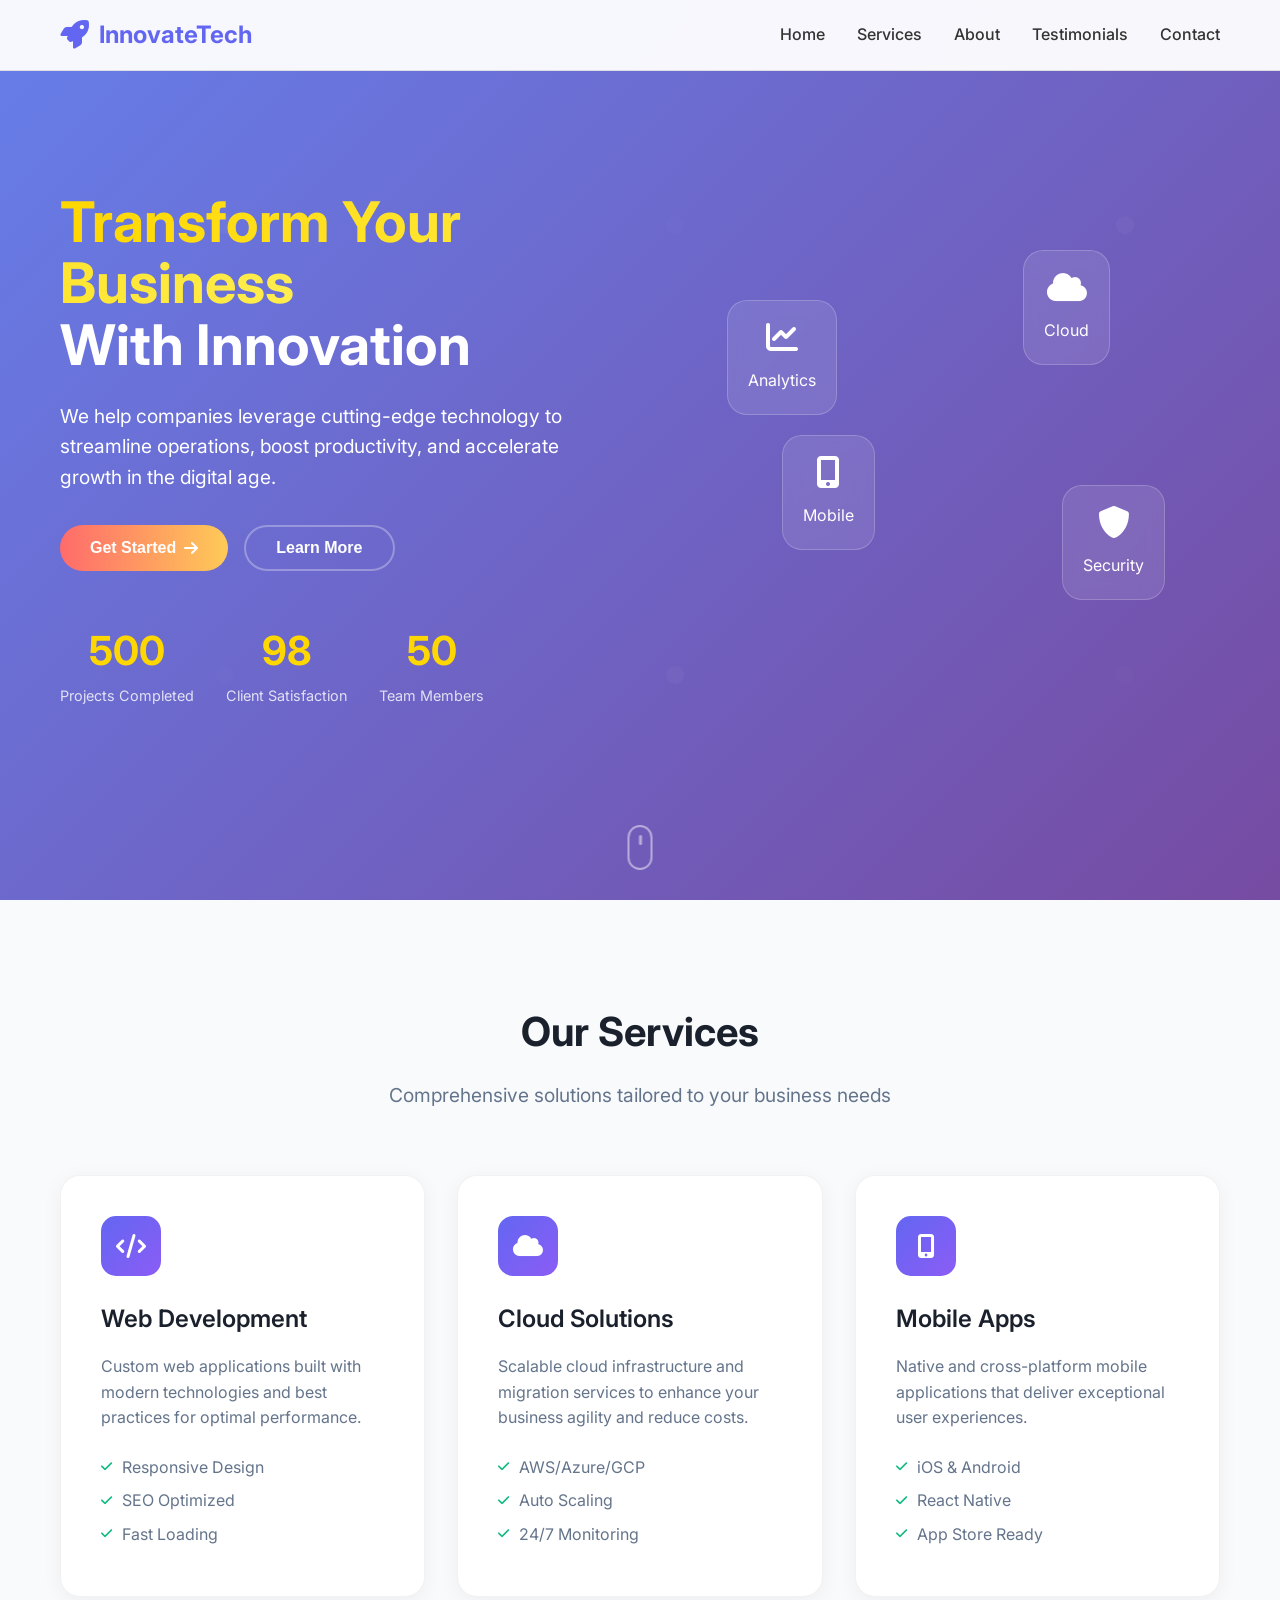
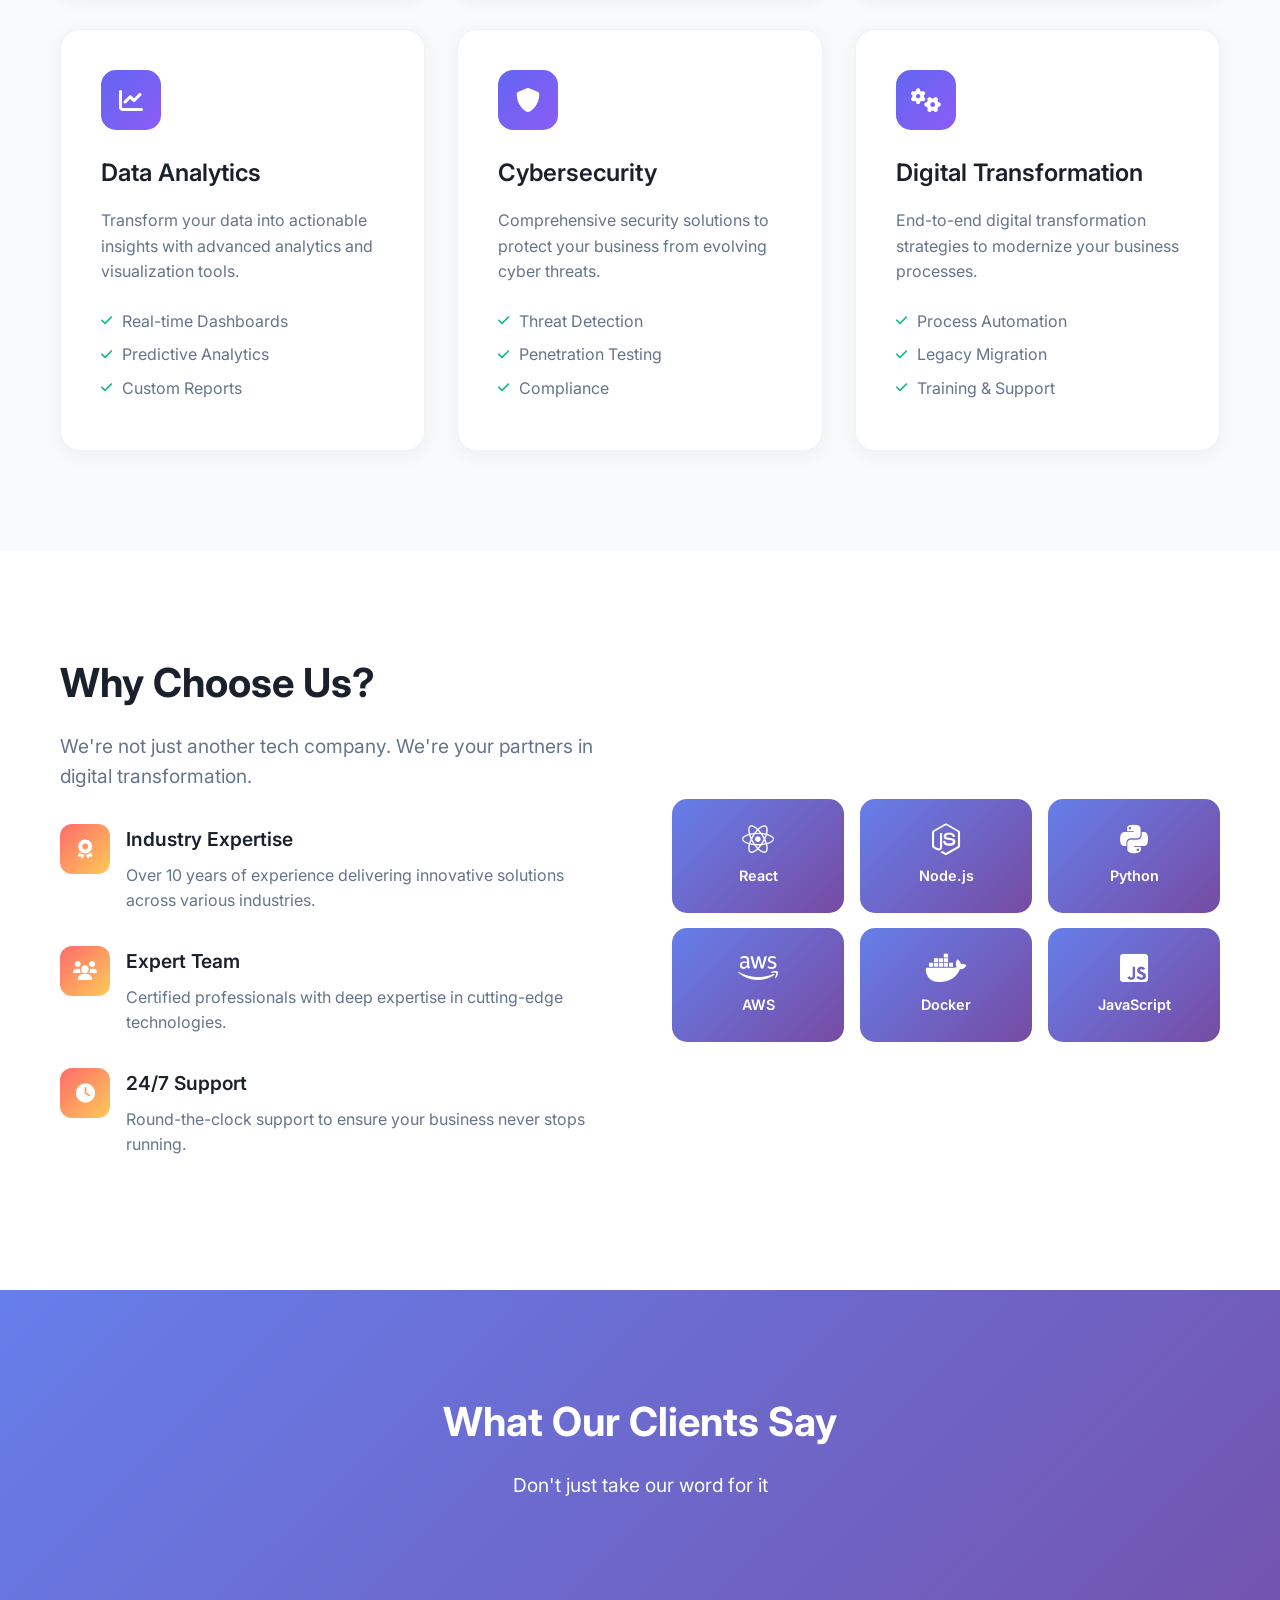
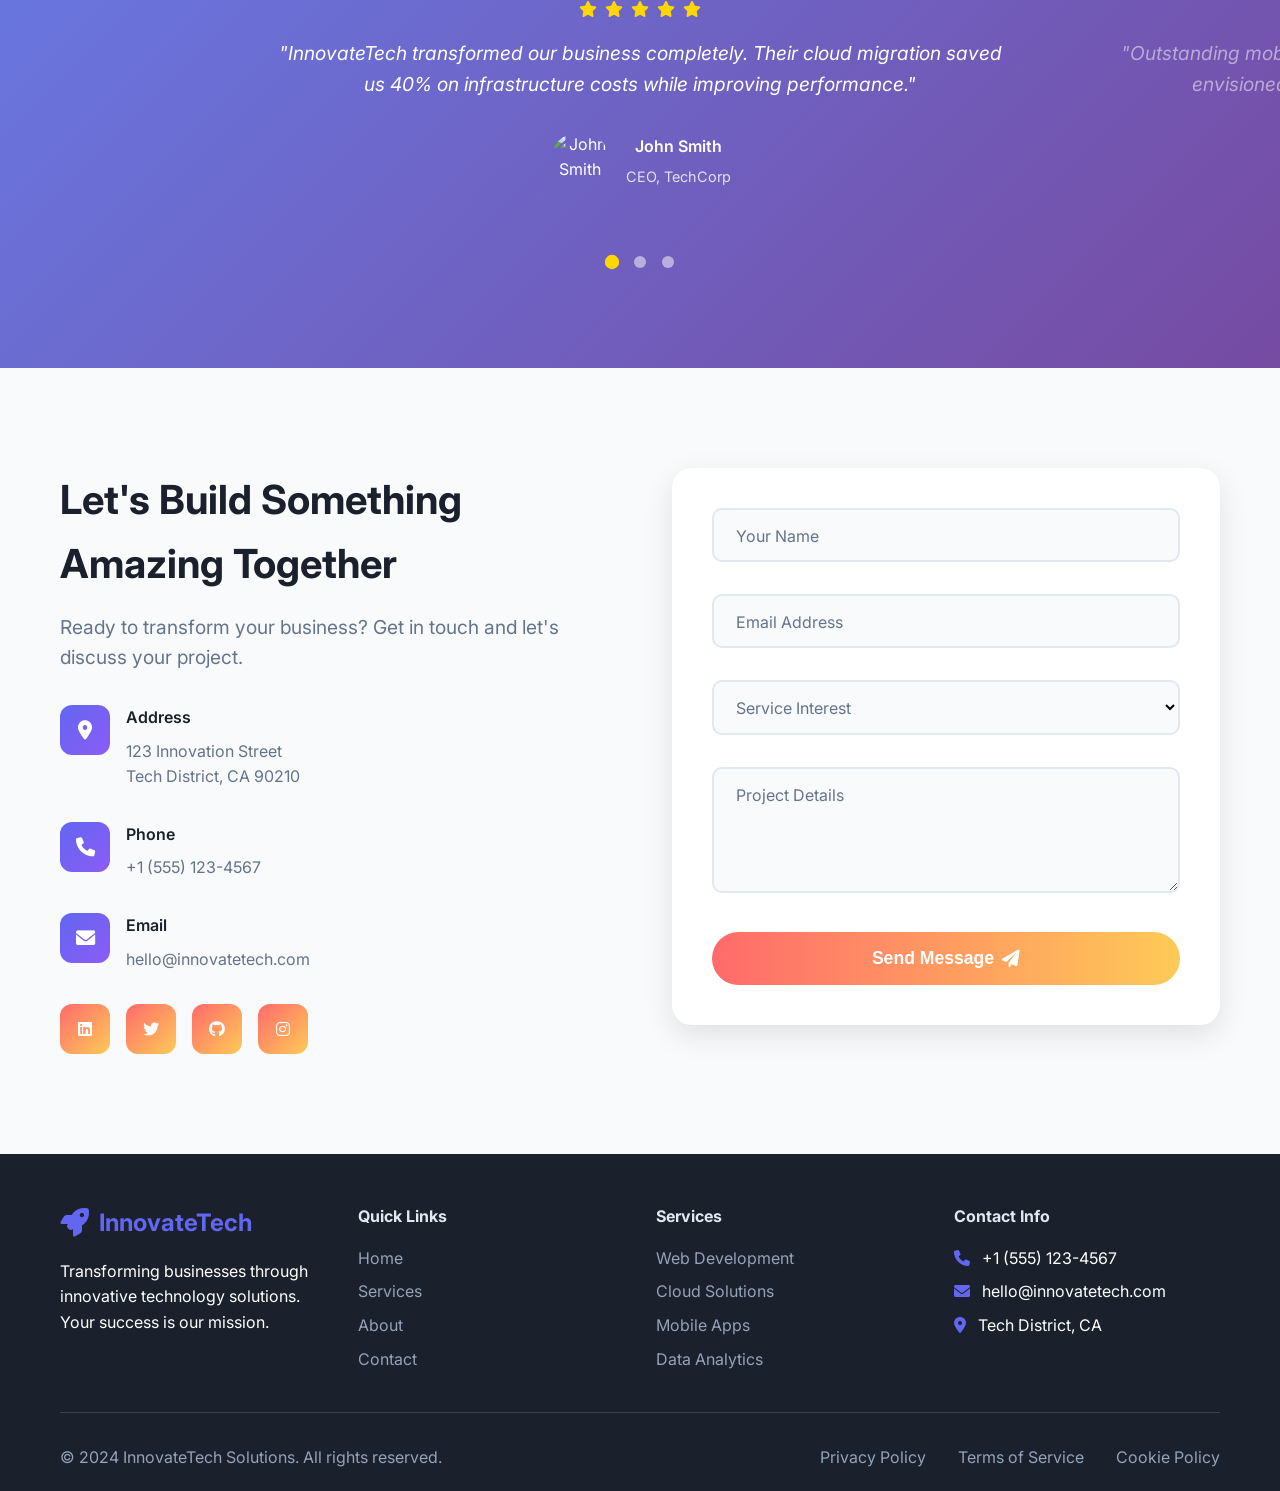
==== index.html @ 4bffec78 "Create modern business landing page with responsive design and interactive features Co-authored-by: " ====
<!DOCTYPE html>
<html lang="en">
<head>
    <meta charset="UTF-8">
    <meta name="viewport" content="width=device-width, initial-scale=1.0">
    <title>InnovateTech Solutions - Transforming Your Business</title>
    <meta name="description" content="Leading technology solutions for modern businesses. We help you grow, scale, and innovate with cutting-edge digital transformation services.">
    <link href="https://cdnjs.cloudflare.com/ajax/libs/font-awesome/6.0.0/css/all.min.css" rel="stylesheet">
    <link href="https://fonts.googleapis.com/css2?family=Inter:wght@300;400;500;600;700&display=swap" rel="stylesheet">
    <link rel="stylesheet" href="styles.css">
</head>
<body>
    <!-- Navigation -->
    <nav class="navbar" id="navbar">
        <div class="nav-container">
            <div class="nav-logo">
                <i class="fas fa-rocket"></i>
                <span>InnovateTech</span>
            </div>
            <ul class="nav-menu" id="nav-menu">
                <li><a href="#home" class="nav-link">Home</a></li>
                <li><a href="#services" class="nav-link">Services</a></li>
                <li><a href="#about" class="nav-link">About</a></li>
                <li><a href="#testimonials" class="nav-link">Testimonials</a></li>
                <li><a href="#contact" class="nav-link">Contact</a></li>
            </ul>
            <div class="nav-toggle" id="nav-toggle">
                <span class="bar"></span>
                <span class="bar"></span>
                <span class="bar"></span>
            </div>
        </div>
    </nav>

    <!-- Hero Section -->
    <section id="home" class="hero">
        <div class="hero-container">
            <div class="hero-content">
                <h1 class="hero-title">
                    <span class="gradient-text">Transform Your Business</span>
                    <br>With Innovation
                </h1>
                <p class="hero-description">
                    We help companies leverage cutting-edge technology to streamline operations, 
                    boost productivity, and accelerate growth in the digital age.
                </p>
                <div class="hero-buttons">
                    <button class="btn btn-primary" onclick="scrollToSection('contact')">
                        Get Started
                        <i class="fas fa-arrow-right"></i>
                    </button>
                    <button class="btn btn-secondary" onclick="scrollToSection('services')">
                        Learn More
                    </button>
                </div>
                <div class="hero-stats">
                    <div class="stat">
                        <span class="stat-number" data-target="500">0</span>
                        <span class="stat-label">Projects Completed</span>
                    </div>
                    <div class="stat">
                        <span class="stat-number" data-target="98">0</span>
                        <span class="stat-label">Client Satisfaction</span>
                    </div>
                    <div class="stat">
                        <span class="stat-number" data-target="50">0</span>
                        <span class="stat-label">Team Members</span>
                    </div>
                </div>
            </div>
            <div class="hero-visual">
                <div class="floating-elements">
                    <div class="floating-card" style="--delay: 0s">
                        <i class="fas fa-chart-line"></i>
                        <span>Analytics</span>
                    </div>
                    <div class="floating-card" style="--delay: 0.5s">
                        <i class="fas fa-cloud"></i>
                        <span>Cloud</span>
                    </div>
                    <div class="floating-card" style="--delay: 1s">
                        <i class="fas fa-mobile-alt"></i>
                        <span>Mobile</span>
                    </div>
                    <div class="floating-card" style="--delay: 1.5s">
                        <i class="fas fa-shield-alt"></i>
                        <span>Security</span>
                    </div>
                </div>
            </div>
        </div>
        <div class="scroll-indicator">
            <div class="mouse">
                <div class="wheel"></div>
            </div>
        </div>
    </section>

    <!-- Services Section -->
    <section id="services" class="services">
        <div class="container">
            <div class="section-header">
                <h2 class="section-title">Our Services</h2>
                <p class="section-subtitle">Comprehensive solutions tailored to your business needs</p>
            </div>
            <div class="services-grid">
                <div class="service-card" data-aos="fade-up" data-aos-delay="100">
                    <div class="service-icon">
                        <i class="fas fa-code"></i>
                    </div>
                    <h3>Web Development</h3>
                    <p>Custom web applications built with modern technologies and best practices for optimal performance.</p>
                    <ul class="service-features">
                        <li><i class="fas fa-check"></i>Responsive Design</li>
                        <li><i class="fas fa-check"></i>SEO Optimized</li>
                        <li><i class="fas fa-check"></i>Fast Loading</li>
                    </ul>
                </div>
                <div class="service-card" data-aos="fade-up" data-aos-delay="200">
                    <div class="service-icon">
                        <i class="fas fa-cloud"></i>
                    </div>
                    <h3>Cloud Solutions</h3>
                    <p>Scalable cloud infrastructure and migration services to enhance your business agility and reduce costs.</p>
                    <ul class="service-features">
                        <li><i class="fas fa-check"></i>AWS/Azure/GCP</li>
                        <li><i class="fas fa-check"></i>Auto Scaling</li>
                        <li><i class="fas fa-check"></i>24/7 Monitoring</li>
                    </ul>
                </div>
                <div class="service-card" data-aos="fade-up" data-aos-delay="300">
                    <div class="service-icon">
                        <i class="fas fa-mobile-alt"></i>
                    </div>
                    <h3>Mobile Apps</h3>
                    <p>Native and cross-platform mobile applications that deliver exceptional user experiences.</p>
                    <ul class="service-features">
                        <li><i class="fas fa-check"></i>iOS & Android</li>
                        <li><i class="fas fa-check"></i>React Native</li>
                        <li><i class="fas fa-check"></i>App Store Ready</li>
                    </ul>
                </div>
                <div class="service-card" data-aos="fade-up" data-aos-delay="400">
                    <div class="service-icon">
                        <i class="fas fa-chart-line"></i>
                    </div>
                    <h3>Data Analytics</h3>
                    <p>Transform your data into actionable insights with advanced analytics and visualization tools.</p>
                    <ul class="service-features">
                        <li><i class="fas fa-check"></i>Real-time Dashboards</li>
                        <li><i class="fas fa-check"></i>Predictive Analytics</li>
                        <li><i class="fas fa-check"></i>Custom Reports</li>
                    </ul>
                </div>
                <div class="service-card" data-aos="fade-up" data-aos-delay="500">
                    <div class="service-icon">
                        <i class="fas fa-shield-alt"></i>
                    </div>
                    <h3>Cybersecurity</h3>
                    <p>Comprehensive security solutions to protect your business from evolving cyber threats.</p>
                    <ul class="service-features">
                        <li><i class="fas fa-check"></i>Threat Detection</li>
                        <li><i class="fas fa-check"></i>Penetration Testing</li>
                        <li><i class="fas fa-check"></i>Compliance</li>
                    </ul>
                </div>
                <div class="service-card" data-aos="fade-up" data-aos-delay="600">
                    <div class="service-icon">
                        <i class="fas fa-cogs"></i>
                    </div>
                    <h3>Digital Transformation</h3>
                    <p>End-to-end digital transformation strategies to modernize your business processes.</p>
                    <ul class="service-features">
                        <li><i class="fas fa-check"></i>Process Automation</li>
                        <li><i class="fas fa-check"></i>Legacy Migration</li>
                        <li><i class="fas fa-check"></i>Training & Support</li>
                    </ul>
                </div>
            </div>
        </div>
    </section>

    <!-- About Section -->
    <section id="about" class="about">
        <div class="container">
            <div class="about-content">
                <div class="about-text">
                    <h2 class="section-title">Why Choose Us?</h2>
                    <p class="section-subtitle">We're not just another tech company. We're your partners in digital transformation.</p>
                    <div class="about-features">
                        <div class="feature">
                            <div class="feature-icon">
                                <i class="fas fa-award"></i>
                            </div>
                            <div class="feature-content">
                                <h4>Industry Expertise</h4>
                                <p>Over 10 years of experience delivering innovative solutions across various industries.</p>
                            </div>
                        </div>
                        <div class="feature">
                            <div class="feature-icon">
                                <i class="fas fa-users"></i>
                            </div>
                            <div class="feature-content">
                                <h4>Expert Team</h4>
                                <p>Certified professionals with deep expertise in cutting-edge technologies.</p>
                            </div>
                        </div>
                        <div class="feature">
                            <div class="feature-icon">
                                <i class="fas fa-clock"></i>
                            </div>
                            <div class="feature-content">
                                <h4>24/7 Support</h4>
                                <p>Round-the-clock support to ensure your business never stops running.</p>
                            </div>
                        </div>
                    </div>
                </div>
                <div class="about-visual">
                    <div class="tech-stack">
                        <div class="tech-item" style="--delay: 0.1s">
                            <i class="fab fa-react"></i>
                            <span>React</span>
                        </div>
                        <div class="tech-item" style="--delay: 0.2s">
                            <i class="fab fa-node-js"></i>
                            <span>Node.js</span>
                        </div>
                        <div class="tech-item" style="--delay: 0.3s">
                            <i class="fab fa-python"></i>
                            <span>Python</span>
                        </div>
                        <div class="tech-item" style="--delay: 0.4s">
                            <i class="fab fa-aws"></i>
                            <span>AWS</span>
                        </div>
                        <div class="tech-item" style="--delay: 0.5s">
                            <i class="fab fa-docker"></i>
                            <span>Docker</span>
                        </div>
                        <div class="tech-item" style="--delay: 0.6s">
                            <i class="fab fa-js-square"></i>
                            <span>JavaScript</span>
                        </div>
                    </div>
                </div>
            </div>
        </div>
    </section>

    <!-- Testimonials Section -->
    <section id="testimonials" class="testimonials">
        <div class="container">
            <div class="section-header">
                <h2 class="section-title">What Our Clients Say</h2>
                <p class="section-subtitle">Don't just take our word for it</p>
            </div>
            <div class="testimonials-slider">
                <div class="testimonial-track" id="testimonial-track">
                    <div class="testimonial-card active">
                        <div class="testimonial-content">
                            <div class="stars">
                                <i class="fas fa-star"></i>
                                <i class="fas fa-star"></i>
                                <i class="fas fa-star"></i>
                                <i class="fas fa-star"></i>
                                <i class="fas fa-star"></i>
                            </div>
                            <p>"InnovateTech transformed our business completely. Their cloud migration saved us 40% on infrastructure costs while improving performance."</p>
                        </div>
                        <div class="testimonial-author">
                            <div class="author-avatar">
                                <img src="https://images.unsplash.com/photo-1472099645785-5658abf4ff4e?w=100&h=100&fit=crop&crop=face" alt="John Smith">
                            </div>
                            <div class="author-info">
                                <h4>John Smith</h4>
                                <span>CEO, TechCorp</span>
                            </div>
                        </div>
                    </div>
                    <div class="testimonial-card">
                        <div class="testimonial-content">
                            <div class="stars">
                                <i class="fas fa-star"></i>
                                <i class="fas fa-star"></i>
                                <i class="fas fa-star"></i>
                                <i class="fas fa-star"></i>
                                <i class="fas fa-star"></i>
                            </div>
                            <p>"Outstanding mobile app development! They delivered exactly what we envisioned and the user feedback has been incredible."</p>
                        </div>
                        <div class="testimonial-author">
                            <div class="author-avatar">
                                <img src="https://images.unsplash.com/photo-1494790108755-2616b612b786?w=100&h=100&fit=crop&crop=face" alt="Sarah Johnson">
                            </div>
                            <div class="author-info">
                                <h4>Sarah Johnson</h4>
                                <span>Founder, StartupXYZ</span>
                            </div>
                        </div>
                    </div>
                    <div class="testimonial-card">
                        <div class="testimonial-content">
                            <div class="stars">
                                <i class="fas fa-star"></i>
                                <i class="fas fa-star"></i>
                                <i class="fas fa-star"></i>
                                <i class="fas fa-star"></i>
                                <i class="fas fa-star"></i>
                            </div>
                            <p>"Their data analytics solution gave us insights we never had before. We've increased our revenue by 25% in just 6 months."</p>
                        </div>
                        <div class="testimonial-author">
                            <div class="author-avatar">
                                <img src="https://images.unsplash.com/photo-1560250097-0b93528c311a?w=100&h=100&fit=crop&crop=face" alt="Michael Chen">
                            </div>
                            <div class="author-info">
                                <h4>Michael Chen</h4>
                                <span>CTO, DataDriven Inc</span>
                            </div>
                        </div>
                    </div>
                </div>
                <div class="testimonial-nav">
                    <button class="nav-dot active" onclick="showTestimonial(0)"></button>
                    <button class="nav-dot" onclick="showTestimonial(1)"></button>
                    <button class="nav-dot" onclick="showTestimonial(2)"></button>
                </div>
            </div>
        </div>
    </section>

    <!-- Contact Section -->
    <section id="contact" class="contact">
        <div class="container">
            <div class="contact-content">
                <div class="contact-info">
                    <h2 class="section-title">Let's Build Something Amazing Together</h2>
                    <p class="section-subtitle">Ready to transform your business? Get in touch and let's discuss your project.</p>
                    <div class="contact-details">
                        <div class="contact-item">
                            <i class="fas fa-map-marker-alt"></i>
                            <div>
                                <h4>Address</h4>
                                <p>123 Innovation Street<br>Tech District, CA 90210</p>
                            </div>
                        </div>
                        <div class="contact-item">
                            <i class="fas fa-phone"></i>
                            <div>
                                <h4>Phone</h4>
                                <p>+1 (555) 123-4567</p>
                            </div>
                        </div>
                        <div class="contact-item">
                            <i class="fas fa-envelope"></i>
                            <div>
                                <h4>Email</h4>
                                <p>hello@innovatetech.com</p>
                            </div>
                        </div>
                    </div>
                    <div class="social-links">
                        <a href="#" class="social-link"><i class="fab fa-linkedin"></i></a>
                        <a href="#" class="social-link"><i class="fab fa-twitter"></i></a>
                        <a href="#" class="social-link"><i class="fab fa-github"></i></a>
                        <a href="#" class="social-link"><i class="fab fa-instagram"></i></a>
                    </div>
                </div>
                <div class="contact-form-container">
                    <form class="contact-form" id="contact-form">
                        <div class="form-group">
                            <input type="text" id="name" name="name" required>
                            <label for="name">Your Name</label>
                        </div>
                        <div class="form-group">
                            <input type="email" id="email" name="email" required>
                            <label for="email">Email Address</label>
                        </div>
                        <div class="form-group">
                            <select id="service" name="service" required>
                                <option value="">Select a Service</option>
                                <option value="web-development">Web Development</option>
                                <option value="cloud-solutions">Cloud Solutions</option>
                                <option value="mobile-apps">Mobile Apps</option>
                                <option value="data-analytics">Data Analytics</option>
                                <option value="cybersecurity">Cybersecurity</option>
                                <option value="digital-transformation">Digital Transformation</option>
                            </select>
                            <label for="service">Service Interest</label>
                        </div>
                        <div class="form-group">
                            <textarea id="message" name="message" rows="5" required></textarea>
                            <label for="message">Project Details</label>
                        </div>
                        <button type="submit" class="btn btn-primary btn-full">
                            Send Message
                            <i class="fas fa-paper-plane"></i>
                        </button>
                    </form>
                </div>
            </div>
        </div>
    </section>

    <!-- Footer -->
    <footer class="footer">
        <div class="container">
            <div class="footer-content">
                <div class="footer-section">
                    <div class="footer-logo">
                        <i class="fas fa-rocket"></i>
                        <span>InnovateTech</span>
                    </div>
                    <p>Transforming businesses through innovative technology solutions. Your success is our mission.</p>
                </div>
                <div class="footer-section">
                    <h4>Quick Links</h4>
                    <ul>
                        <li><a href="#home">Home</a></li>
                        <li><a href="#services">Services</a></li>
                        <li><a href="#about">About</a></li>
                        <li><a href="#contact">Contact</a></li>
                    </ul>
                </div>
                <div class="footer-section">
                    <h4>Services</h4>
                    <ul>
                        <li><a href="#services">Web Development</a></li>
                        <li><a href="#services">Cloud Solutions</a></li>
                        <li><a href="#services">Mobile Apps</a></li>
                        <li><a href="#services">Data Analytics</a></li>
                    </ul>
                </div>
                <div class="footer-section">
                    <h4>Contact Info</h4>
                    <ul>
                        <li><i class="fas fa-phone"></i> +1 (555) 123-4567</li>
                        <li><i class="fas fa-envelope"></i> hello@innovatetech.com</li>
                        <li><i class="fas fa-map-marker-alt"></i> Tech District, CA</li>
                    </ul>
                </div>
            </div>
            <div class="footer-bottom">
                <p>&copy; 2024 InnovateTech Solutions. All rights reserved.</p>
                <div class="footer-links">
                    <a href="#">Privacy Policy</a>
                    <a href="#">Terms of Service</a>
                    <a href="#">Cookie Policy</a>
                </div>
            </div>
        </div>
    </footer>

    <!-- Back to Top Button -->
    <button class="back-to-top" id="back-to-top">
        <i class="fas fa-arrow-up"></i>
    </button>

    <script src="script.js"></script>
</body>
</html>
---- styles.css ----
/* Reset and Base Styles */
* {
    margin: 0;
    padding: 0;
    box-sizing: border-box;
}

html {
    scroll-behavior: smooth;
}

body {
    font-family: 'Inter', sans-serif;
    line-height: 1.6;
    color: #333;
    overflow-x: hidden;
}

.container {
    max-width: 1200px;
    margin: 0 auto;
    padding: 0 20px;
}

/* Navigation */
.navbar {
    position: fixed;
    top: 0;
    width: 100%;
    background: rgba(255, 255, 255, 0.95);
    backdrop-filter: blur(10px);
    z-index: 1000;
    transition: all 0.3s ease;
    border-bottom: 1px solid rgba(0, 0, 0, 0.1);
}

.navbar.scrolled {
    background: rgba(255, 255, 255, 0.98);
    box-shadow: 0 2px 20px rgba(0, 0, 0, 0.1);
}

.nav-container {
    max-width: 1200px;
    margin: 0 auto;
    padding: 0 20px;
    display: flex;
    justify-content: space-between;
    align-items: center;
    height: 70px;
}

.nav-logo {
    display: flex;
    align-items: center;
    font-size: 1.5rem;
    font-weight: 700;
    color: #6366f1;
}

.nav-logo i {
    margin-right: 10px;
    font-size: 1.8rem;
}

.nav-menu {
    display: flex;
    list-style: none;
    gap: 2rem;
}

.nav-link {
    text-decoration: none;
    color: #333;
    font-weight: 500;
    transition: color 0.3s ease;
    position: relative;
}

.nav-link:hover {
    color: #6366f1;
}

.nav-link::after {
    content: '';
    position: absolute;
    bottom: -5px;
    left: 0;
    width: 0;
    height: 2px;
    background: linear-gradient(90deg, #6366f1, #8b5cf6);
    transition: width 0.3s ease;
}

.nav-link:hover::after {
    width: 100%;
}

.nav-toggle {
    display: none;
    flex-direction: column;
    cursor: pointer;
}

.bar {
    width: 25px;
    height: 3px;
    background: #333;
    margin: 3px 0;
    transition: 0.3s;
}

/* Hero Section */
.hero {
    min-height: 100vh;
    display: flex;
    align-items: center;
    background: linear-gradient(135deg, #667eea 0%, #764ba2 100%);
    position: relative;
    overflow: hidden;
}

.hero::before {
    content: '';
    position: absolute;
    top: 0;
    left: 0;
    right: 0;
    bottom: 0;
    background: url('data:image/svg+xml,<svg xmlns="http://www.w3.org/2000/svg" viewBox="0 0 100 100"><defs><pattern id="grain" width="100" height="100" patternUnits="userSpaceOnUse"><circle cx="25" cy="25" r="1" fill="rgba(255,255,255,0.1)"/><circle cx="75" cy="75" r="1" fill="rgba(255,255,255,0.1)"/><circle cx="25" cy="75" r="1" fill="rgba(255,255,255,0.05)"/><circle cx="75" cy="25" r="1" fill="rgba(255,255,255,0.05)"/></pattern></defs><rect width="100" height="100" fill="url(%23grain)"/></svg>');
    opacity: 0.3;
}

.hero-container {
    max-width: 1200px;
    margin: 0 auto;
    padding: 0 20px;
    display: grid;
    grid-template-columns: 1fr 1fr;
    gap: 4rem;
    align-items: center;
    position: relative;
    z-index: 2;
}

.hero-content {
    color: white;
}

.hero-title {
    font-size: 3.5rem;
    font-weight: 700;
    line-height: 1.1;
    margin-bottom: 1.5rem;
    opacity: 0;
    animation: slideInUp 1s ease 0.3s forwards;
}

.gradient-text {
    background: linear-gradient(90deg, #ffd700, #ffed4e);
    -webkit-background-clip: text;
    -webkit-text-fill-color: transparent;
    background-clip: text;
}

.hero-description {
    font-size: 1.2rem;
    margin-bottom: 2rem;
    opacity: 0.9;
    opacity: 0;
    animation: slideInUp 1s ease 0.6s forwards;
}

.hero-buttons {
    display: flex;
    gap: 1rem;
    margin-bottom: 3rem;
    opacity: 0;
    animation: slideInUp 1s ease 0.9s forwards;
}

.btn {
    padding: 12px 30px;
    border: none;
    border-radius: 50px;
    font-weight: 600;
    cursor: pointer;
    transition: all 0.3s ease;
    display: inline-flex;
    align-items: center;
    gap: 8px;
    text-decoration: none;
    font-size: 1rem;
}

.btn-primary {
    background: linear-gradient(90deg, #ff6b6b, #feca57);
    color: white;
    transform: translateY(0);
}

.btn-primary:hover {
    transform: translateY(-2px);
    box-shadow: 0 10px 25px rgba(255, 107, 107, 0.4);
}

.btn-secondary {
    background: transparent;
    color: white;
    border: 2px solid rgba(255, 255, 255, 0.3);
}

.btn-secondary:hover {
    background: rgba(255, 255, 255, 0.1);
    border-color: rgba(255, 255, 255, 0.5);
}

.hero-stats {
    display: flex;
    gap: 2rem;
    opacity: 0;
    animation: slideInUp 1s ease 1.2s forwards;
}

.stat {
    text-align: center;
}

.stat-number {
    display: block;
    font-size: 2.5rem;
    font-weight: 700;
    color: #ffd700;
}

.stat-label {
    font-size: 0.9rem;
    opacity: 0.8;
}

.hero-visual {
    position: relative;
    height: 500px;
}

.floating-elements {
    position: relative;
    width: 100%;
    height: 100%;
}

.floating-card {
    position: absolute;
    background: rgba(255, 255, 255, 0.1);
    backdrop-filter: blur(10px);
    border: 1px solid rgba(255, 255, 255, 0.2);
    border-radius: 20px;
    padding: 20px;
    display: flex;
    flex-direction: column;
    align-items: center;
    gap: 10px;
    color: white;
    animation: float 6s ease-in-out infinite;
    animation-delay: var(--delay);
}

.floating-card:nth-child(1) {
    top: 20%;
    left: 10%;
    animation-delay: 0s;
}

.floating-card:nth-child(2) {
    top: 10%;
    right: 20%;
    animation-delay: 1s;
}

.floating-card:nth-child(3) {
    bottom: 30%;
    left: 20%;
    animation-delay: 2s;
}

.floating-card:nth-child(4) {
    bottom: 20%;
    right: 10%;
    animation-delay: 3s;
}

.floating-card i {
    font-size: 2rem;
    margin-bottom: 5px;
}

.scroll-indicator {
    position: absolute;
    bottom: 30px;
    left: 50%;
    transform: translateX(-50%);
    opacity: 0;
    animation: fadeIn 1s ease 2s forwards;
}

.mouse {
    width: 25px;
    height: 45px;
    border: 2px solid rgba(255, 255, 255, 0.5);
    border-radius: 20px;
    position: relative;
}

.wheel {
    width: 3px;
    height: 10px;
    background: rgba(255, 255, 255, 0.5);
    border-radius: 2px;
    position: absolute;
    top: 8px;
    left: 50%;
    transform: translateX(-50%);
    animation: scroll 2s infinite;
}

/* Services Section */
.services {
    padding: 100px 0;
    background: #f8fafc;
}

.section-header {
    text-align: center;
    margin-bottom: 4rem;
}

.section-title {
    font-size: 2.5rem;
    font-weight: 700;
    margin-bottom: 1rem;
    color: #1a202c;
}

.section-subtitle {
    font-size: 1.2rem;
    color: #64748b;
    max-width: 600px;
    margin: 0 auto;
}

.services-grid {
    display: grid;
    grid-template-columns: repeat(auto-fit, minmax(350px, 1fr));
    gap: 2rem;
}

.service-card {
    background: white;
    padding: 2.5rem;
    border-radius: 20px;
    box-shadow: 0 4px 20px rgba(0, 0, 0, 0.05);
    transition: all 0.3s ease;
    border: 1px solid rgba(0, 0, 0, 0.05);
}

.service-card:hover {
    transform: translateY(-10px);
    box-shadow: 0 20px 40px rgba(0, 0, 0, 0.1);
}

.service-icon {
    width: 60px;
    height: 60px;
    background: linear-gradient(135deg, #6366f1, #8b5cf6);
    border-radius: 15px;
    display: flex;
    align-items: center;
    justify-content: center;
    margin-bottom: 1.5rem;
}

.service-icon i {
    font-size: 1.5rem;
    color: white;
}

.service-card h3 {
    font-size: 1.5rem;
    font-weight: 600;
    margin-bottom: 1rem;
    color: #1a202c;
}

.service-card p {
    color: #64748b;
    margin-bottom: 1.5rem;
    line-height: 1.6;
}

.service-features {
    list-style: none;
}

.service-features li {
    display: flex;
    align-items: center;
    gap: 10px;
    margin-bottom: 8px;
    color: #64748b;
}

.service-features i {
    color: #10b981;
    font-size: 0.8rem;
}

/* About Section */
.about {
    padding: 100px 0;
    background: white;
}

.about-content {
    display: grid;
    grid-template-columns: 1fr 1fr;
    gap: 4rem;
    align-items: center;
}

.about-features {
    margin-top: 2rem;
}

.feature {
    display: flex;
    gap: 1rem;
    margin-bottom: 2rem;
}

.feature-icon {
    width: 50px;
    height: 50px;
    background: linear-gradient(135deg, #ff6b6b, #feca57);
    border-radius: 12px;
    display: flex;
    align-items: center;
    justify-content: center;
    flex-shrink: 0;
}

.feature-icon i {
    color: white;
    font-size: 1.2rem;
}

.feature-content h4 {
    font-size: 1.2rem;
    font-weight: 600;
    margin-bottom: 0.5rem;
    color: #1a202c;
}

.feature-content p {
    color: #64748b;
    line-height: 1.6;
}

.tech-stack {
    display: grid;
    grid-template-columns: repeat(3, 1fr);
    gap: 1rem;
}

.tech-item {
    background: linear-gradient(135deg, #667eea, #764ba2);
    color: white;
    padding: 1.5rem;
    border-radius: 15px;
    text-align: center;
    transition: all 0.3s ease;
    animation: fadeInScale 0.6s ease;
    animation-delay: var(--delay);
    animation-fill-mode: both;
}

.tech-item:hover {
    transform: translateY(-5px) scale(1.05);
}

.tech-item i {
    font-size: 2rem;
    margin-bottom: 0.5rem;
    display: block;
}

.tech-item span {
    font-weight: 600;
    font-size: 0.9rem;
}

/* Testimonials Section */
.testimonials {
    padding: 100px 0;
    background: linear-gradient(135deg, #667eea 0%, #764ba2 100%);
    color: white;
}

.testimonials .section-title,
.testimonials .section-subtitle {
    color: white;
}

.testimonials-slider {
    position: relative;
    max-width: 800px;
    margin: 0 auto;
}

.testimonial-track {
    display: flex;
    transition: transform 0.5s ease;
}

.testimonial-card {
    min-width: 100%;
    padding: 2rem;
    text-align: center;
    opacity: 0.5;
    transition: opacity 0.5s ease;
}

.testimonial-card.active {
    opacity: 1;
}

.testimonial-content {
    margin-bottom: 2rem;
}

.stars {
    margin-bottom: 1rem;
}

.stars i {
    color: #ffd700;
    margin: 0 2px;
}

.testimonial-content p {
    font-size: 1.2rem;
    line-height: 1.6;
    font-style: italic;
    margin-bottom: 1rem;
}

.testimonial-author {
    display: flex;
    align-items: center;
    justify-content: center;
    gap: 1rem;
}

.author-avatar {
    width: 60px;
    height: 60px;
    border-radius: 50%;
    overflow: hidden;
}

.author-avatar img {
    width: 100%;
    height: 100%;
    object-fit: cover;
}

.author-info h4 {
    font-weight: 600;
    margin-bottom: 0.25rem;
}

.author-info span {
    opacity: 0.8;
    font-size: 0.9rem;
}

.testimonial-nav {
    display: flex;
    justify-content: center;
    gap: 1rem;
    margin-top: 2rem;
}

.nav-dot {
    width: 12px;
    height: 12px;
    border-radius: 50%;
    border: none;
    background: rgba(255, 255, 255, 0.5);
    cursor: pointer;
    transition: all 0.3s ease;
}

.nav-dot.active {
    background: #ffd700;
    transform: scale(1.2);
}

/* Contact Section */
.contact {
    padding: 100px 0;
    background: #f8fafc;
}

.contact-content {
    display: grid;
    grid-template-columns: 1fr 1fr;
    gap: 4rem;
}

.contact-details {
    margin: 2rem 0;
}

.contact-item {
    display: flex;
    align-items: flex-start;
    gap: 1rem;
    margin-bottom: 2rem;
}

.contact-item i {
    width: 50px;
    height: 50px;
    background: linear-gradient(135deg, #6366f1, #8b5cf6);
    border-radius: 12px;
    display: flex;
    align-items: center;
    justify-content: center;
    color: white;
    font-size: 1.2rem;
    flex-shrink: 0;
}

.contact-item h4 {
    font-weight: 600;
    margin-bottom: 0.5rem;
    color: #1a202c;
}

.contact-item p {
    color: #64748b;
    line-height: 1.6;
}

.social-links {
    display: flex;
    gap: 1rem;
}

.social-link {
    width: 50px;
    height: 50px;
    background: linear-gradient(135deg, #ff6b6b, #feca57);
    border-radius: 12px;
    display: flex;
    align-items: center;
    justify-content: center;
    color: white;
    text-decoration: none;
    transition: all 0.3s ease;
}

.social-link:hover {
    transform: translateY(-3px);
    box-shadow: 0 10px 25px rgba(255, 107, 107, 0.4);
}

.contact-form {
    background: white;
    padding: 2.5rem;
    border-radius: 20px;
    box-shadow: 0 10px 30px rgba(0, 0, 0, 0.1);
}

.form-group {
    position: relative;
    margin-bottom: 2rem;
}

.form-group input,
.form-group select,
.form-group textarea {
    width: 100%;
    padding: 1rem;
    border: 2px solid #e2e8f0;
    border-radius: 10px;
    font-size: 1rem;
    transition: all 0.3s ease;
    background: #f8fafc;
}

.form-group input:focus,
.form-group select:focus,
.form-group textarea:focus {
    outline: none;
    border-color: #6366f1;
    background: white;
    box-shadow: 0 0 0 3px rgba(99, 102, 241, 0.1);
}

.form-group label {
    position: absolute;
    top: 1rem;
    left: 1rem;
    background: #f8fafc;
    padding: 0 0.5rem;
    color: #64748b;
    transition: all 0.3s ease;
    pointer-events: none;
}

.form-group input:focus + label,
.form-group input:valid + label,
.form-group select:focus + label,
.form-group select:valid + label,
.form-group textarea:focus + label,
.form-group textarea:valid + label {
    top: -0.5rem;
    font-size: 0.8rem;
    color: #6366f1;
    background: white;
}

.btn-full {
    width: 100%;
    justify-content: center;
    padding: 1rem 2rem;
    font-size: 1.1rem;
}

/* Footer */
.footer {
    background: #1a202c;
    color: white;
    padding: 50px 0 20px;
}

.footer-content {
    display: grid;
    grid-template-columns: repeat(auto-fit, minmax(250px, 1fr));
    gap: 2rem;
    margin-bottom: 2rem;
}

.footer-logo {
    display: flex;
    align-items: center;
    font-size: 1.5rem;
    font-weight: 700;
    color: #6366f1;
    margin-bottom: 1rem;
}

.footer-logo i {
    margin-right: 10px;
    font-size: 1.8rem;
}

.footer-section h4 {
    margin-bottom: 1rem;
    color: #e2e8f0;
}

.footer-section ul {
    list-style: none;
}

.footer-section ul li {
    margin-bottom: 0.5rem;
}

.footer-section ul li a {
    color: #94a3b8;
    text-decoration: none;
    transition: color 0.3s ease;
}

.footer-section ul li a:hover {
    color: #6366f1;
}

.footer-section ul li i {
    margin-right: 0.5rem;
    color: #6366f1;
}

.footer-bottom {
    border-top: 1px solid #374151;
    padding-top: 2rem;
    display: flex;
    justify-content: space-between;
    align-items: center;
    color: #94a3b8;
}

.footer-links {
    display: flex;
    gap: 2rem;
}

.footer-links a {
    color: #94a3b8;
    text-decoration: none;
    transition: color 0.3s ease;
}

.footer-links a:hover {
    color: #6366f1;
}

/* Back to Top Button */
.back-to-top {
    position: fixed;
    bottom: 30px;
    right: 30px;
    width: 50px;
    height: 50px;
    background: linear-gradient(135deg, #6366f1, #8b5cf6);
    color: white;
    border: none;
    border-radius: 50%;
    cursor: pointer;
    opacity: 0;
    visibility: hidden;
    transition: all 0.3s ease;
    z-index: 1000;
}

.back-to-top.show {
    opacity: 1;
    visibility: visible;
}

.back-to-top:hover {
    transform: translateY(-3px);
    box-shadow: 0 10px 25px rgba(99, 102, 241, 0.4);
}

/* Animations */
@keyframes slideInUp {
    from {
        opacity: 0;
        transform: translateY(30px);
    }
    to {
        opacity: 1;
        transform: translateY(0);
    }
}

@keyframes fadeIn {
    from {
        opacity: 0;
    }
    to {
        opacity: 1;
    }
}

@keyframes fadeInScale {
    from {
        opacity: 0;
        transform: scale(0.8);
    }
    to {
        opacity: 1;
        transform: scale(1);
    }
}

@keyframes float {
    0%, 100% {
        transform: translateY(0px);
    }
    50% {
        transform: translateY(-20px);
    }
}

@keyframes scroll {
    0% {
        transform: translateX(-50%) translateY(0);
    }
    50% {
        transform: translateX(-50%) translateY(10px);
    }
    100% {
        transform: translateX(-50%) translateY(0);
    }
}

/* Responsive Design */
@media (max-width: 768px) {
    .nav-menu {
        position: fixed;
        left: -100%;
        top: 70px;
        flex-direction: column;
        background: white;
        width: 100%;
        text-align: center;
        transition: 0.3s;
        box-shadow: 0 10px 27px rgba(0, 0, 0, 0.05);
        padding: 2rem 0;
    }

    .nav-menu.active {
        left: 0;
    }

    .nav-toggle {
        display: flex;
    }

    .nav-toggle.active .bar:nth-child(2) {
        opacity: 0;
    }

    .nav-toggle.active .bar:nth-child(1) {
        transform: translateY(8px) rotate(45deg);
    }

    .nav-toggle.active .bar:nth-child(3) {
        transform: translateY(-8px) rotate(-45deg);
    }

    .hero-container {
        grid-template-columns: 1fr;
        text-align: center;
        gap: 2rem;
    }

    .hero-title {
        font-size: 2.5rem;
    }

    .hero-buttons {
        flex-direction: column;
        align-items: center;
    }

    .hero-stats {
        justify-content: center;
    }

    .hero-visual {
        height: 300px;
    }

    .services-grid {
        grid-template-columns: 1fr;
    }

    .about-content {
        grid-template-columns: 1fr;
        gap: 2rem;
    }

    .tech-stack {
        grid-template-columns: repeat(2, 1fr);
    }

    .contact-content {
        grid-template-columns: 1fr;
        gap: 2rem;
    }

    .footer-bottom {
        flex-direction: column;
        gap: 1rem;
        text-align: center;
    }

    .footer-links {
        justify-content: center;
    }
}

@media (max-width: 480px) {
    .container {
        padding: 0 15px;
    }

    .hero-title {
        font-size: 2rem;
    }

    .section-title {
        font-size: 2rem;
    }

    .service-card,
    .contact-form {
        padding: 1.5rem;
    }

    .hero-stats {
        flex-direction: column;
        gap: 1rem;
    }

    .tech-stack {
        grid-template-columns: 1fr;
    }
}
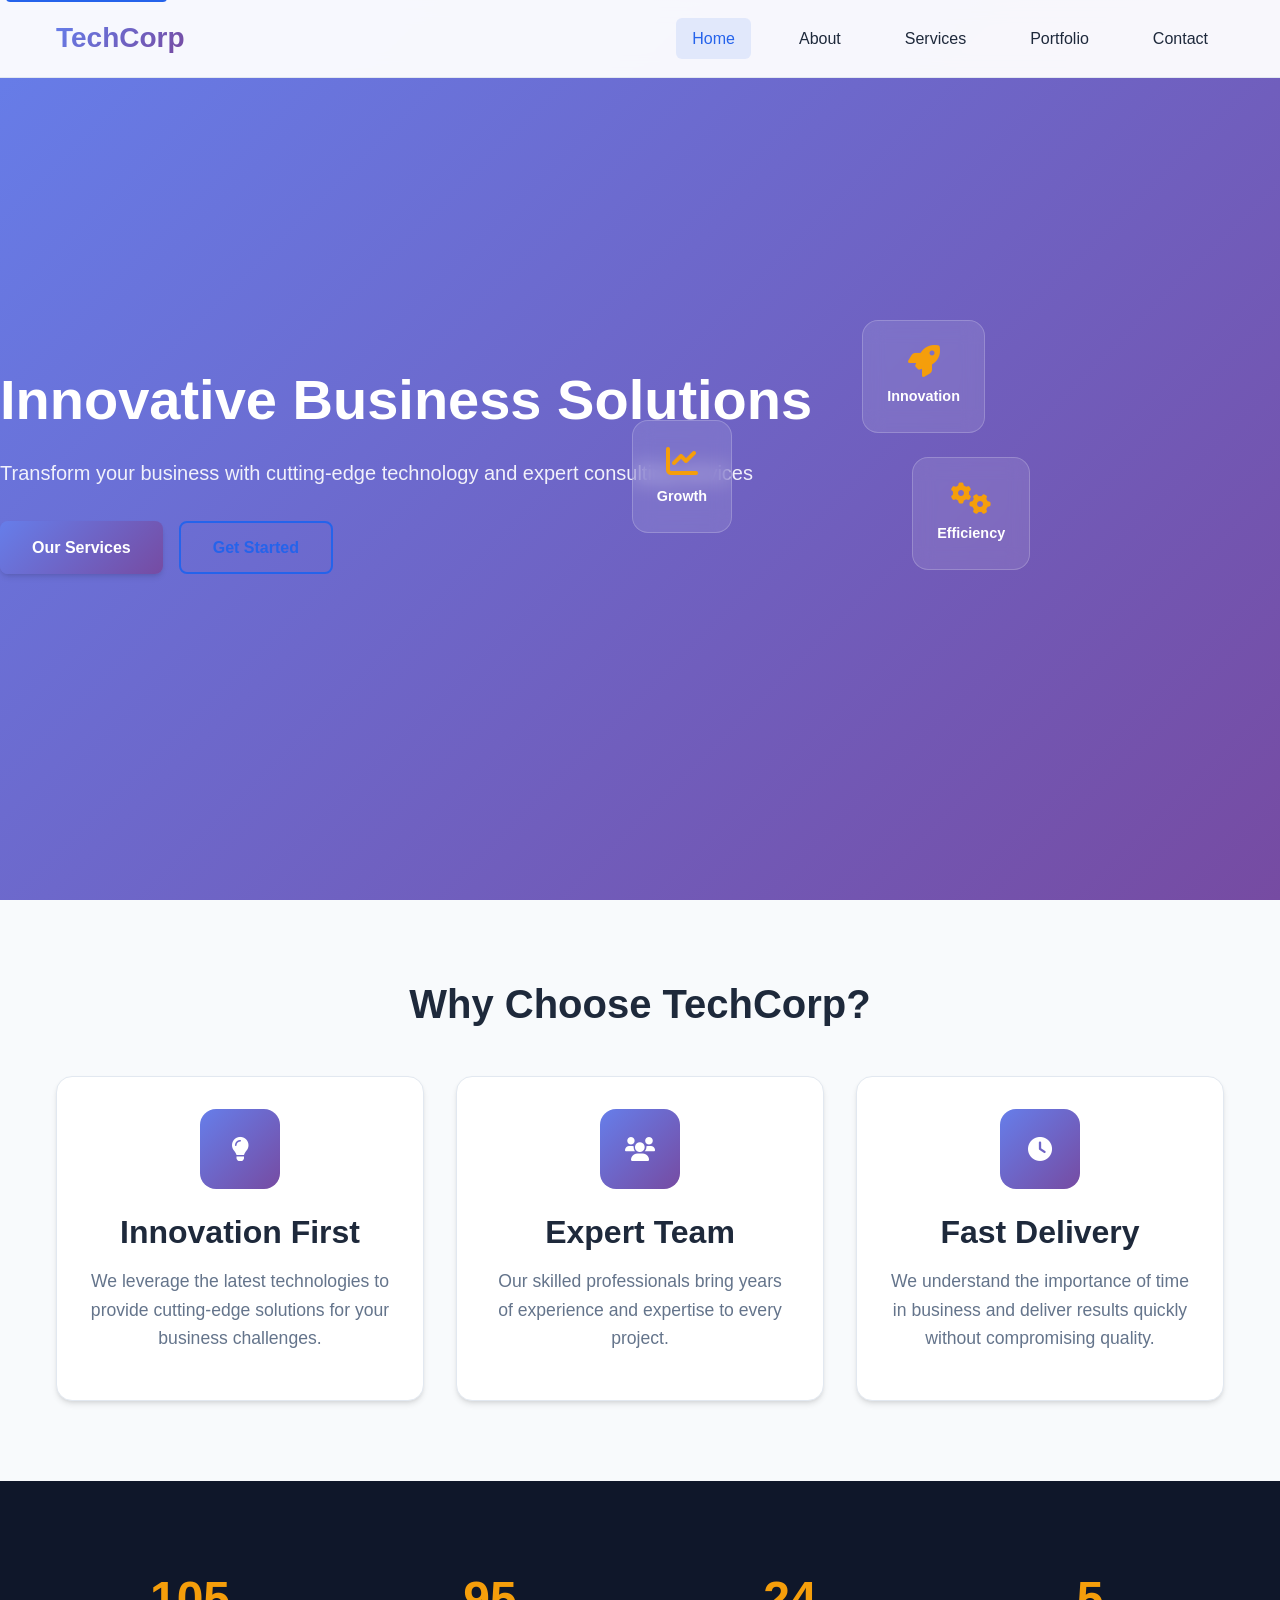
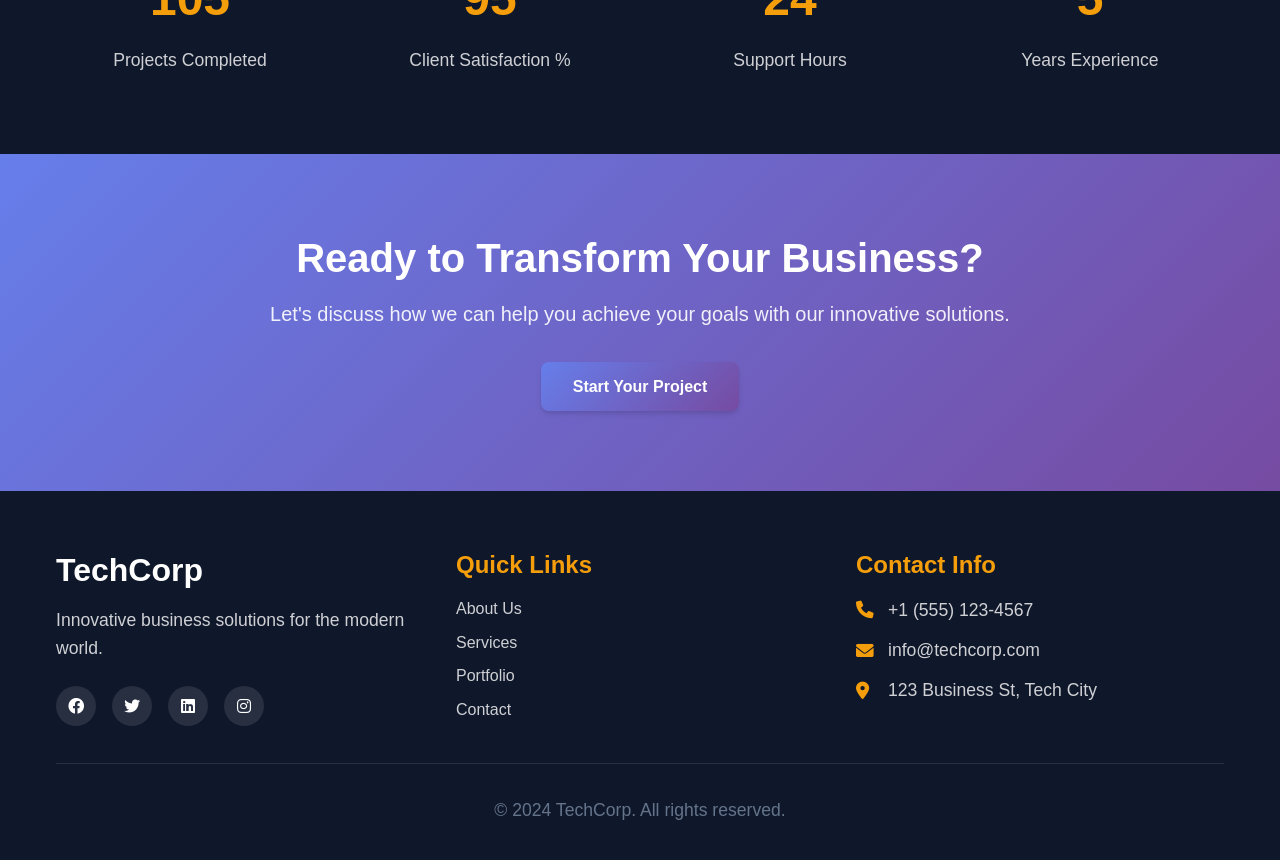
==== commit 3d05977f: "Create modern business website with five responsive pages and interactive features Co-authored-by: v" ====
--- a/index.html
+++ b/index.html
@@ -3,27 +3,24 @@
 <head>
     <meta charset="UTF-8">
     <meta name="viewport" content="width=device-width, initial-scale=1.0">
-    <title>InnovateTech Solutions - Transforming Your Business</title>
-    <meta name="description" content="Leading technology solutions for modern businesses. We help you grow, scale, and innovate with cutting-edge digital transformation services.">
+    <title>TechCorp - Innovative Business Solutions</title>
+    <link rel="stylesheet" href="styles.css">
     <link href="https://cdnjs.cloudflare.com/ajax/libs/font-awesome/6.0.0/css/all.min.css" rel="stylesheet">
-    <link href="https://fonts.googleapis.com/css2?family=Inter:wght@300;400;500;600;700&display=swap" rel="stylesheet">
-    <link rel="stylesheet" href="styles.css">
 </head>
 <body>
     <!-- Navigation -->
-    <nav class="navbar" id="navbar">
+    <nav class="navbar">
         <div class="nav-container">
             <div class="nav-logo">
-                <i class="fas fa-rocket"></i>
-                <span>InnovateTech</span>
+                <a href="index.html">TechCorp</a>
             </div>
-            <ul class="nav-menu" id="nav-menu">
-                <li><a href="#home" class="nav-link">Home</a></li>
-                <li><a href="#services" class="nav-link">Services</a></li>
-                <li><a href="#about" class="nav-link">About</a></li>
-                <li><a href="#testimonials" class="nav-link">Testimonials</a></li>
-                <li><a href="#contact" class="nav-link">Contact</a></li>
-            </ul>
+            <div class="nav-menu" id="nav-menu">
+                <a href="index.html" class="nav-link active">Home</a>
+                <a href="about.html" class="nav-link">About</a>
+                <a href="services.html" class="nav-link">Services</a>
+                <a href="portfolio.html" class="nav-link">Portfolio</a>
+                <a href="contact.html" class="nav-link">Contact</a>
+            </div>
             <div class="nav-toggle" id="nav-toggle">
                 <span class="bar"></span>
                 <span class="bar"></span>
@@ -33,373 +30,92 @@
     </nav>
 
     <!-- Hero Section -->
-    <section id="home" class="hero">
-        <div class="hero-container">
-            <div class="hero-content">
-                <h1 class="hero-title">
-                    <span class="gradient-text">Transform Your Business</span>
-                    <br>With Innovation
-                </h1>
-                <p class="hero-description">
-                    We help companies leverage cutting-edge technology to streamline operations, 
-                    boost productivity, and accelerate growth in the digital age.
-                </p>
-                <div class="hero-buttons">
-                    <button class="btn btn-primary" onclick="scrollToSection('contact')">
-                        Get Started
-                        <i class="fas fa-arrow-right"></i>
-                    </button>
-                    <button class="btn btn-secondary" onclick="scrollToSection('services')">
-                        Learn More
-                    </button>
-                </div>
-                <div class="hero-stats">
-                    <div class="stat">
-                        <span class="stat-number" data-target="500">0</span>
-                        <span class="stat-label">Projects Completed</span>
-                    </div>
-                    <div class="stat">
-                        <span class="stat-number" data-target="98">0</span>
-                        <span class="stat-label">Client Satisfaction</span>
-                    </div>
-                    <div class="stat">
-                        <span class="stat-number" data-target="50">0</span>
-                        <span class="stat-label">Team Members</span>
-                    </div>
-                </div>
-            </div>
-            <div class="hero-visual">
-                <div class="floating-elements">
-                    <div class="floating-card" style="--delay: 0s">
-                        <i class="fas fa-chart-line"></i>
-                        <span>Analytics</span>
-                    </div>
-                    <div class="floating-card" style="--delay: 0.5s">
-                        <i class="fas fa-cloud"></i>
-                        <span>Cloud</span>
-                    </div>
-                    <div class="floating-card" style="--delay: 1s">
-                        <i class="fas fa-mobile-alt"></i>
-                        <span>Mobile</span>
-                    </div>
-                    <div class="floating-card" style="--delay: 1.5s">
-                        <i class="fas fa-shield-alt"></i>
-                        <span>Security</span>
-                    </div>
-                </div>
+    <section class="hero">
+        <div class="hero-content">
+            <h1 class="hero-title">Innovative Business Solutions</h1>
+            <p class="hero-subtitle">Transform your business with cutting-edge technology and expert consulting services</p>
+            <div class="hero-buttons">
+                <a href="services.html" class="btn btn-primary">Our Services</a>
+                <a href="contact.html" class="btn btn-secondary">Get Started</a>
             </div>
         </div>
-        <div class="scroll-indicator">
-            <div class="mouse">
-                <div class="wheel"></div>
+        <div class="hero-image">
+            <div class="floating-card card-1">
+                <i class="fas fa-rocket"></i>
+                <span>Innovation</span>
+            </div>
+            <div class="floating-card card-2">
+                <i class="fas fa-chart-line"></i>
+                <span>Growth</span>
+            </div>
+            <div class="floating-card card-3">
+                <i class="fas fa-cogs"></i>
+                <span>Efficiency</span>
             </div>
         </div>
     </section>
 
-    <!-- Services Section -->
-    <section id="services" class="services">
+    <!-- Features Section -->
+    <section class="features">
         <div class="container">
-            <div class="section-header">
-                <h2 class="section-title">Our Services</h2>
-                <p class="section-subtitle">Comprehensive solutions tailored to your business needs</p>
-            </div>
-            <div class="services-grid">
-                <div class="service-card" data-aos="fade-up" data-aos-delay="100">
-                    <div class="service-icon">
-                        <i class="fas fa-code"></i>
+            <h2 class="section-title">Why Choose TechCorp?</h2>
+            <div class="features-grid">
+                <div class="feature-card" data-aos="fade-up">
+                    <div class="feature-icon">
+                        <i class="fas fa-lightbulb"></i>
                     </div>
-                    <h3>Web Development</h3>
-                    <p>Custom web applications built with modern technologies and best practices for optimal performance.</p>
-                    <ul class="service-features">
-                        <li><i class="fas fa-check"></i>Responsive Design</li>
-                        <li><i class="fas fa-check"></i>SEO Optimized</li>
-                        <li><i class="fas fa-check"></i>Fast Loading</li>
-                    </ul>
+                    <h3>Innovation First</h3>
+                    <p>We leverage the latest technologies to provide cutting-edge solutions for your business challenges.</p>
                 </div>
-                <div class="service-card" data-aos="fade-up" data-aos-delay="200">
-                    <div class="service-icon">
-                        <i class="fas fa-cloud"></i>
+                <div class="feature-card" data-aos="fade-up" data-aos-delay="100">
+                    <div class="feature-icon">
+                        <i class="fas fa-users"></i>
                     </div>
-                    <h3>Cloud Solutions</h3>
-                    <p>Scalable cloud infrastructure and migration services to enhance your business agility and reduce costs.</p>
-                    <ul class="service-features">
-                        <li><i class="fas fa-check"></i>AWS/Azure/GCP</li>
-                        <li><i class="fas fa-check"></i>Auto Scaling</li>
-                        <li><i class="fas fa-check"></i>24/7 Monitoring</li>
-                    </ul>
+                    <h3>Expert Team</h3>
+                    <p>Our skilled professionals bring years of experience and expertise to every project.</p>
                 </div>
-                <div class="service-card" data-aos="fade-up" data-aos-delay="300">
-                    <div class="service-icon">
-                        <i class="fas fa-mobile-alt"></i>
+                <div class="feature-card" data-aos="fade-up" data-aos-delay="200">
+                    <div class="feature-icon">
+                        <i class="fas fa-clock"></i>
                     </div>
-                    <h3>Mobile Apps</h3>
-                    <p>Native and cross-platform mobile applications that deliver exceptional user experiences.</p>
-                    <ul class="service-features">
-                        <li><i class="fas fa-check"></i>iOS & Android</li>
-                        <li><i class="fas fa-check"></i>React Native</li>
-                        <li><i class="fas fa-check"></i>App Store Ready</li>
-                    </ul>
-                </div>
-                <div class="service-card" data-aos="fade-up" data-aos-delay="400">
-                    <div class="service-icon">
-                        <i class="fas fa-chart-line"></i>
-                    </div>
-                    <h3>Data Analytics</h3>
-                    <p>Transform your data into actionable insights with advanced analytics and visualization tools.</p>
-                    <ul class="service-features">
-                        <li><i class="fas fa-check"></i>Real-time Dashboards</li>
-                        <li><i class="fas fa-check"></i>Predictive Analytics</li>
-                        <li><i class="fas fa-check"></i>Custom Reports</li>
-                    </ul>
-                </div>
-                <div class="service-card" data-aos="fade-up" data-aos-delay="500">
-                    <div class="service-icon">
-                        <i class="fas fa-shield-alt"></i>
-                    </div>
-                    <h3>Cybersecurity</h3>
-                    <p>Comprehensive security solutions to protect your business from evolving cyber threats.</p>
-                    <ul class="service-features">
-                        <li><i class="fas fa-check"></i>Threat Detection</li>
-                        <li><i class="fas fa-check"></i>Penetration Testing</li>
-                        <li><i class="fas fa-check"></i>Compliance</li>
-                    </ul>
-                </div>
-                <div class="service-card" data-aos="fade-up" data-aos-delay="600">
-                    <div class="service-icon">
-                        <i class="fas fa-cogs"></i>
-                    </div>
-                    <h3>Digital Transformation</h3>
-                    <p>End-to-end digital transformation strategies to modernize your business processes.</p>
-                    <ul class="service-features">
-                        <li><i class="fas fa-check"></i>Process Automation</li>
-                        <li><i class="fas fa-check"></i>Legacy Migration</li>
-                        <li><i class="fas fa-check"></i>Training & Support</li>
-                    </ul>
+                    <h3>Fast Delivery</h3>
+                    <p>We understand the importance of time in business and deliver results quickly without compromising quality.</p>
                 </div>
             </div>
         </div>
     </section>
 
-    <!-- About Section -->
-    <section id="about" class="about">
+    <!-- Stats Section -->
+    <section class="stats">
         <div class="container">
-            <div class="about-content">
-                <div class="about-text">
-                    <h2 class="section-title">Why Choose Us?</h2>
-                    <p class="section-subtitle">We're not just another tech company. We're your partners in digital transformation.</p>
-                    <div class="about-features">
-                        <div class="feature">
-                            <div class="feature-icon">
-                                <i class="fas fa-award"></i>
-                            </div>
-                            <div class="feature-content">
-                                <h4>Industry Expertise</h4>
-                                <p>Over 10 years of experience delivering innovative solutions across various industries.</p>
-                            </div>
-                        </div>
-                        <div class="feature">
-                            <div class="feature-icon">
-                                <i class="fas fa-users"></i>
-                            </div>
-                            <div class="feature-content">
-                                <h4>Expert Team</h4>
-                                <p>Certified professionals with deep expertise in cutting-edge technologies.</p>
-                            </div>
-                        </div>
-                        <div class="feature">
-                            <div class="feature-icon">
-                                <i class="fas fa-clock"></i>
-                            </div>
-                            <div class="feature-content">
-                                <h4>24/7 Support</h4>
-                                <p>Round-the-clock support to ensure your business never stops running.</p>
-                            </div>
-                        </div>
-                    </div>
+            <div class="stats-grid">
+                <div class="stat-item">
+                    <div class="stat-number" data-target="150">0</div>
+                    <div class="stat-label">Projects Completed</div>
                 </div>
-                <div class="about-visual">
-                    <div class="tech-stack">
-                        <div class="tech-item" style="--delay: 0.1s">
-                            <i class="fab fa-react"></i>
-                            <span>React</span>
-                        </div>
-                        <div class="tech-item" style="--delay: 0.2s">
-                            <i class="fab fa-node-js"></i>
-                            <span>Node.js</span>
-                        </div>
-                        <div class="tech-item" style="--delay: 0.3s">
-                            <i class="fab fa-python"></i>
-                            <span>Python</span>
-                        </div>
-                        <div class="tech-item" style="--delay: 0.4s">
-                            <i class="fab fa-aws"></i>
-                            <span>AWS</span>
-                        </div>
-                        <div class="tech-item" style="--delay: 0.5s">
-                            <i class="fab fa-docker"></i>
-                            <span>Docker</span>
-                        </div>
-                        <div class="tech-item" style="--delay: 0.6s">
-                            <i class="fab fa-js-square"></i>
-                            <span>JavaScript</span>
-                        </div>
-                    </div>
+                <div class="stat-item">
+                    <div class="stat-number" data-target="95">0</div>
+                    <div class="stat-label">Client Satisfaction %</div>
+                </div>
+                <div class="stat-item">
+                    <div class="stat-number" data-target="24">0</div>
+                    <div class="stat-label">Support Hours</div>
+                </div>
+                <div class="stat-item">
+                    <div class="stat-number" data-target="5">0</div>
+                    <div class="stat-label">Years Experience</div>
                 </div>
             </div>
         </div>
     </section>
 
-    <!-- Testimonials Section -->
-    <section id="testimonials" class="testimonials">
+    <!-- CTA Section -->
+    <section class="cta">
         <div class="container">
-            <div class="section-header">
-                <h2 class="section-title">What Our Clients Say</h2>
-                <p class="section-subtitle">Don't just take our word for it</p>
-            </div>
-            <div class="testimonials-slider">
-                <div class="testimonial-track" id="testimonial-track">
-                    <div class="testimonial-card active">
-                        <div class="testimonial-content">
-                            <div class="stars">
-                                <i class="fas fa-star"></i>
-                                <i class="fas fa-star"></i>
-                                <i class="fas fa-star"></i>
-                                <i class="fas fa-star"></i>
-                                <i class="fas fa-star"></i>
-                            </div>
-                            <p>"InnovateTech transformed our business completely. Their cloud migration saved us 40% on infrastructure costs while improving performance."</p>
-                        </div>
-                        <div class="testimonial-author">
-                            <div class="author-avatar">
-                                <img src="https://images.unsplash.com/photo-1472099645785-5658abf4ff4e?w=100&h=100&fit=crop&crop=face" alt="John Smith">
-                            </div>
-                            <div class="author-info">
-                                <h4>John Smith</h4>
-                                <span>CEO, TechCorp</span>
-                            </div>
-                        </div>
-                    </div>
-                    <div class="testimonial-card">
-                        <div class="testimonial-content">
-                            <div class="stars">
-                                <i class="fas fa-star"></i>
-                                <i class="fas fa-star"></i>
-                                <i class="fas fa-star"></i>
-                                <i class="fas fa-star"></i>
-                                <i class="fas fa-star"></i>
-                            </div>
-                            <p>"Outstanding mobile app development! They delivered exactly what we envisioned and the user feedback has been incredible."</p>
-                        </div>
-                        <div class="testimonial-author">
-                            <div class="author-avatar">
-                                <img src="https://images.unsplash.com/photo-1494790108755-2616b612b786?w=100&h=100&fit=crop&crop=face" alt="Sarah Johnson">
-                            </div>
-                            <div class="author-info">
-                                <h4>Sarah Johnson</h4>
-                                <span>Founder, StartupXYZ</span>
-                            </div>
-                        </div>
-                    </div>
-                    <div class="testimonial-card">
-                        <div class="testimonial-content">
-                            <div class="stars">
-                                <i class="fas fa-star"></i>
-                                <i class="fas fa-star"></i>
-                                <i class="fas fa-star"></i>
-                                <i class="fas fa-star"></i>
-                                <i class="fas fa-star"></i>
-                            </div>
-                            <p>"Their data analytics solution gave us insights we never had before. We've increased our revenue by 25% in just 6 months."</p>
-                        </div>
-                        <div class="testimonial-author">
-                            <div class="author-avatar">
-                                <img src="https://images.unsplash.com/photo-1560250097-0b93528c311a?w=100&h=100&fit=crop&crop=face" alt="Michael Chen">
-                            </div>
-                            <div class="author-info">
-                                <h4>Michael Chen</h4>
-                                <span>CTO, DataDriven Inc</span>
-                            </div>
-                        </div>
-                    </div>
-                </div>
-                <div class="testimonial-nav">
-                    <button class="nav-dot active" onclick="showTestimonial(0)"></button>
-                    <button class="nav-dot" onclick="showTestimonial(1)"></button>
-                    <button class="nav-dot" onclick="showTestimonial(2)"></button>
-                </div>
-            </div>
-        </div>
-    </section>
-
-    <!-- Contact Section -->
-    <section id="contact" class="contact">
-        <div class="container">
-            <div class="contact-content">
-                <div class="contact-info">
-                    <h2 class="section-title">Let's Build Something Amazing Together</h2>
-                    <p class="section-subtitle">Ready to transform your business? Get in touch and let's discuss your project.</p>
-                    <div class="contact-details">
-                        <div class="contact-item">
-                            <i class="fas fa-map-marker-alt"></i>
-                            <div>
-                                <h4>Address</h4>
-                                <p>123 Innovation Street<br>Tech District, CA 90210</p>
-                            </div>
-                        </div>
-                        <div class="contact-item">
-                            <i class="fas fa-phone"></i>
-                            <div>
-                                <h4>Phone</h4>
-                                <p>+1 (555) 123-4567</p>
-                            </div>
-                        </div>
-                        <div class="contact-item">
-                            <i class="fas fa-envelope"></i>
-                            <div>
-                                <h4>Email</h4>
-                                <p>hello@innovatetech.com</p>
-                            </div>
-                        </div>
-                    </div>
-                    <div class="social-links">
-                        <a href="#" class="social-link"><i class="fab fa-linkedin"></i></a>
-                        <a href="#" class="social-link"><i class="fab fa-twitter"></i></a>
-                        <a href="#" class="social-link"><i class="fab fa-github"></i></a>
-                        <a href="#" class="social-link"><i class="fab fa-instagram"></i></a>
-                    </div>
-                </div>
-                <div class="contact-form-container">
-                    <form class="contact-form" id="contact-form">
-                        <div class="form-group">
-                            <input type="text" id="name" name="name" required>
-                            <label for="name">Your Name</label>
-                        </div>
-                        <div class="form-group">
-                            <input type="email" id="email" name="email" required>
-                            <label for="email">Email Address</label>
-                        </div>
-                        <div class="form-group">
-                            <select id="service" name="service" required>
-                                <option value="">Select a Service</option>
-                                <option value="web-development">Web Development</option>
-                                <option value="cloud-solutions">Cloud Solutions</option>
-                                <option value="mobile-apps">Mobile Apps</option>
-                                <option value="data-analytics">Data Analytics</option>
-                                <option value="cybersecurity">Cybersecurity</option>
-                                <option value="digital-transformation">Digital Transformation</option>
-                            </select>
-                            <label for="service">Service Interest</label>
-                        </div>
-                        <div class="form-group">
-                            <textarea id="message" name="message" rows="5" required></textarea>
-                            <label for="message">Project Details</label>
-                        </div>
-                        <button type="submit" class="btn btn-primary btn-full">
-                            Send Message
-                            <i class="fas fa-paper-plane"></i>
-                        </button>
-                    </form>
-                </div>
+            <div class="cta-content">
+                <h2>Ready to Transform Your Business?</h2>
+                <p>Let's discuss how we can help you achieve your goals with our innovative solutions.</p>
+                <a href="contact.html" class="btn btn-primary">Start Your Project</a>
             </div>
         </div>
     </section>
@@ -409,55 +125,39 @@
         <div class="container">
             <div class="footer-content">
                 <div class="footer-section">
-                    <div class="footer-logo">
-                        <i class="fas fa-rocket"></i>
-                        <span>InnovateTech</span>
+                    <h3>TechCorp</h3>
+                    <p>Innovative business solutions for the modern world.</p>
+                    <div class="social-links">
+                        <a href="#"><i class="fab fa-facebook"></i></a>
+                        <a href="#"><i class="fab fa-twitter"></i></a>
+                        <a href="#"><i class="fab fa-linkedin"></i></a>
+                        <a href="#"><i class="fab fa-instagram"></i></a>
                     </div>
-                    <p>Transforming businesses through innovative technology solutions. Your success is our mission.</p>
                 </div>
                 <div class="footer-section">
                     <h4>Quick Links</h4>
                     <ul>
-                        <li><a href="#home">Home</a></li>
-                        <li><a href="#services">Services</a></li>
-                        <li><a href="#about">About</a></li>
-                        <li><a href="#contact">Contact</a></li>
-                    </ul>
-                </div>
-                <div class="footer-section">
-                    <h4>Services</h4>
-                    <ul>
-                        <li><a href="#services">Web Development</a></li>
-                        <li><a href="#services">Cloud Solutions</a></li>
-                        <li><a href="#services">Mobile Apps</a></li>
-                        <li><a href="#services">Data Analytics</a></li>
+                        <li><a href="about.html">About Us</a></li>
+                        <li><a href="services.html">Services</a></li>
+                        <li><a href="portfolio.html">Portfolio</a></li>
+                        <li><a href="contact.html">Contact</a></li>
                     </ul>
                 </div>
                 <div class="footer-section">
                     <h4>Contact Info</h4>
-                    <ul>
-                        <li><i class="fas fa-phone"></i> +1 (555) 123-4567</li>
-                        <li><i class="fas fa-envelope"></i> hello@innovatetech.com</li>
-                        <li><i class="fas fa-map-marker-alt"></i> Tech District, CA</li>
-                    </ul>
+                    <div class="contact-info">
+                        <p><i class="fas fa-phone"></i> +1 (555) 123-4567</p>
+                        <p><i class="fas fa-envelope"></i> info@techcorp.com</p>
+                        <p><i class="fas fa-map-marker-alt"></i> 123 Business St, Tech City</p>
+                    </div>
                 </div>
             </div>
             <div class="footer-bottom">
-                <p>&copy; 2024 InnovateTech Solutions. All rights reserved.</p>
-                <div class="footer-links">
-                    <a href="#">Privacy Policy</a>
-                    <a href="#">Terms of Service</a>
-                    <a href="#">Cookie Policy</a>
-                </div>
+                <p>&copy; 2024 TechCorp. All rights reserved.</p>
             </div>
         </div>
     </footer>
 
-    <!-- Back to Top Button -->
-    <button class="back-to-top" id="back-to-top">
-        <i class="fas fa-arrow-up"></i>
-    </button>
-
     <script src="script.js"></script>
 </body>
 </html>
--- a/styles.css
+++ b/styles.css
@@ -5,21 +5,110 @@
     box-sizing: border-box;
 }
 
-html {
-    scroll-behavior: smooth;
+:root {
+    --primary-color: #2563eb;
+    --primary-dark: #1d4ed8;
+    --secondary-color: #64748b;
+    --accent-color: #f59e0b;
+    --text-primary: #1e293b;
+    --text-secondary: #64748b;
+    --text-light: #94a3b8;
+    --background: #ffffff;
+    --background-light: #f8fafc;
+    --background-dark: #0f172a;
+    --border-color: #e2e8f0;
+    --gradient-primary: linear-gradient(135deg, #667eea 0%, #764ba2 100%);
+    --gradient-secondary: linear-gradient(135deg, #f093fb 0%, #f5576c 100%);
+    --shadow-sm: 0 1px 2px 0 rgb(0 0 0 / 0.05);
+    --shadow-md: 0 4px 6px -1px rgb(0 0 0 / 0.1), 0 2px 4px -2px rgb(0 0 0 / 0.1);
+    --shadow-lg: 0 10px 15px -3px rgb(0 0 0 / 0.1), 0 4px 6px -4px rgb(0 0 0 / 0.1);
+    --shadow-xl: 0 20px 25px -5px rgb(0 0 0 / 0.1), 0 8px 10px -6px rgb(0 0 0 / 0.1);
 }
 
 body {
-    font-family: 'Inter', sans-serif;
+    font-family: 'Inter', -apple-system, BlinkMacSystemFont, 'Segoe UI', Roboto, sans-serif;
     line-height: 1.6;
-    color: #333;
+    color: var(--text-primary);
+    background: var(--background);
     overflow-x: hidden;
 }
 
 .container {
     max-width: 1200px;
     margin: 0 auto;
-    padding: 0 20px;
+    padding: 0 1rem;
+}
+
+/* Typography */
+h1, h2, h3, h4, h5, h6 {
+    font-weight: 700;
+    line-height: 1.2;
+}
+
+h1 { font-size: 3rem; }
+h2 { font-size: 2.5rem; }
+h3 { font-size: 2rem; }
+h4 { font-size: 1.5rem; }
+h5 { font-size: 1.25rem; }
+h6 { font-size: 1rem; }
+
+p {
+    font-size: 1.1rem;
+    color: var(--text-secondary);
+    margin-bottom: 1rem;
+}
+
+/* Buttons */
+.btn {
+    display: inline-flex;
+    align-items: center;
+    justify-content: center;
+    padding: 0.75rem 2rem;
+    border: none;
+    border-radius: 0.5rem;
+    font-weight: 600;
+    text-decoration: none;
+    transition: all 0.3s ease;
+    cursor: pointer;
+    font-size: 1rem;
+    position: relative;
+    overflow: hidden;
+}
+
+.btn-primary {
+    background: var(--gradient-primary);
+    color: white;
+    box-shadow: var(--shadow-md);
+}
+
+.btn-primary:hover {
+    transform: translateY(-2px);
+    box-shadow: var(--shadow-lg);
+}
+
+.btn-secondary {
+    background: transparent;
+    color: var(--primary-color);
+    border: 2px solid var(--primary-color);
+}
+
+.btn-secondary:hover {
+    background: var(--primary-color);
+    color: white;
+    transform: translateY(-2px);
+}
+
+.btn-outline {
+    background: transparent;
+    color: var(--text-primary);
+    border: 2px solid var(--border-color);
+}
+
+.btn-outline:hover {
+    background: var(--primary-color);
+    color: white;
+    border-color: var(--primary-color);
+    transform: translateY(-2px);
 }
 
 /* Navigation */
@@ -30,69 +119,50 @@
     background: rgba(255, 255, 255, 0.95);
     backdrop-filter: blur(10px);
     z-index: 1000;
-    transition: all 0.3s ease;
-    border-bottom: 1px solid rgba(0, 0, 0, 0.1);
-}
-
-.navbar.scrolled {
-    background: rgba(255, 255, 255, 0.98);
-    box-shadow: 0 2px 20px rgba(0, 0, 0, 0.1);
+    padding: 1rem 0;
+    transition: all 0.3s ease;
+    border-bottom: 1px solid var(--border-color);
 }
 
 .nav-container {
+    display: flex;
+    justify-content: space-between;
+    align-items: center;
     max-width: 1200px;
     margin: 0 auto;
-    padding: 0 20px;
-    display: flex;
-    justify-content: space-between;
-    align-items: center;
-    height: 70px;
-}
-
-.nav-logo {
-    display: flex;
-    align-items: center;
-    font-size: 1.5rem;
-    font-weight: 700;
-    color: #6366f1;
-}
-
-.nav-logo i {
-    margin-right: 10px;
-    font-size: 1.8rem;
+    padding: 0 1rem;
+}
+
+.nav-logo a {
+    font-size: 1.75rem;
+    font-weight: 800;
+    color: var(--primary-color);
+    text-decoration: none;
+    background: var(--gradient-primary);
+    -webkit-background-clip: text;
+    background-clip: text;
+    -webkit-text-fill-color: transparent;
 }
 
 .nav-menu {
     display: flex;
-    list-style: none;
     gap: 2rem;
 }
 
 .nav-link {
+    color: var(--text-primary);
     text-decoration: none;
-    color: #333;
     font-weight: 500;
-    transition: color 0.3s ease;
+    padding: 0.5rem 1rem;
+    border-radius: 0.375rem;
+    transition: all 0.3s ease;
     position: relative;
 }
 
-.nav-link:hover {
-    color: #6366f1;
-}
-
-.nav-link::after {
-    content: '';
-    position: absolute;
-    bottom: -5px;
-    left: 0;
-    width: 0;
-    height: 2px;
-    background: linear-gradient(90deg, #6366f1, #8b5cf6);
-    transition: width 0.3s ease;
-}
-
-.nav-link:hover::after {
-    width: 100%;
+.nav-link:hover,
+.nav-link.active {
+    color: var(--primary-color);
+    background: rgba(37, 99, 235, 0.1);
 }
 
 .nav-toggle {
@@ -104,9 +174,10 @@
 .bar {
     width: 25px;
     height: 3px;
-    background: #333;
+    background: var(--text-primary);
     margin: 3px 0;
     transition: 0.3s;
+    border-radius: 2px;
 }
 
 /* Hero Section */
@@ -115,6 +186,8 @@
     display: flex;
     align-items: center;
     background: linear-gradient(135deg, #667eea 0%, #764ba2 100%);
+    color: white;
+    padding: 120px 0 80px;
     position: relative;
     overflow: hidden;
 }
@@ -126,126 +199,44 @@
     left: 0;
     right: 0;
     bottom: 0;
-    background: url('data:image/svg+xml,<svg xmlns="http://www.w3.org/2000/svg" viewBox="0 0 100 100"><defs><pattern id="grain" width="100" height="100" patternUnits="userSpaceOnUse"><circle cx="25" cy="25" r="1" fill="rgba(255,255,255,0.1)"/><circle cx="75" cy="75" r="1" fill="rgba(255,255,255,0.1)"/><circle cx="25" cy="75" r="1" fill="rgba(255,255,255,0.05)"/><circle cx="75" cy="25" r="1" fill="rgba(255,255,255,0.05)"/></pattern></defs><rect width="100" height="100" fill="url(%23grain)"/></svg>');
-    opacity: 0.3;
-}
-
-.hero-container {
-    max-width: 1200px;
-    margin: 0 auto;
-    padding: 0 20px;
+    background: url('data:image/svg+xml,<svg xmlns="http://www.w3.org/2000/svg" viewBox="0 0 1000 1000"><polygon fill="%23ffffff10" points="0,1000 1000,800 1000,1000"/></svg>');
+    background-size: cover;
+}
+
+.hero .container {
     display: grid;
     grid-template-columns: 1fr 1fr;
     gap: 4rem;
     align-items: center;
     position: relative;
-    z-index: 2;
+    z-index: 1;
 }
 
 .hero-content {
-    color: white;
+    animation: fadeInUp 1s ease-out;
 }
 
 .hero-title {
     font-size: 3.5rem;
-    font-weight: 700;
-    line-height: 1.1;
     margin-bottom: 1.5rem;
-    opacity: 0;
-    animation: slideInUp 1s ease 0.3s forwards;
-}
-
-.gradient-text {
-    background: linear-gradient(90deg, #ffd700, #ffed4e);
-    -webkit-background-clip: text;
-    -webkit-text-fill-color: transparent;
-    background-clip: text;
-}
-
-.hero-description {
-    font-size: 1.2rem;
+    font-weight: 800;
+}
+
+.hero-subtitle {
+    font-size: 1.25rem;
     margin-bottom: 2rem;
-    opacity: 0.9;
-    opacity: 0;
-    animation: slideInUp 1s ease 0.6s forwards;
+    color: rgba(255, 255, 255, 0.9);
 }
 
 .hero-buttons {
     display: flex;
     gap: 1rem;
-    margin-bottom: 3rem;
-    opacity: 0;
-    animation: slideInUp 1s ease 0.9s forwards;
-}
-
-.btn {
-    padding: 12px 30px;
-    border: none;
-    border-radius: 50px;
-    font-weight: 600;
-    cursor: pointer;
-    transition: all 0.3s ease;
-    display: inline-flex;
-    align-items: center;
-    gap: 8px;
-    text-decoration: none;
-    font-size: 1rem;
-}
-
-.btn-primary {
-    background: linear-gradient(90deg, #ff6b6b, #feca57);
-    color: white;
-    transform: translateY(0);
-}
-
-.btn-primary:hover {
-    transform: translateY(-2px);
-    box-shadow: 0 10px 25px rgba(255, 107, 107, 0.4);
-}
-
-.btn-secondary {
-    background: transparent;
-    color: white;
-    border: 2px solid rgba(255, 255, 255, 0.3);
-}
-
-.btn-secondary:hover {
-    background: rgba(255, 255, 255, 0.1);
-    border-color: rgba(255, 255, 255, 0.5);
-}
-
-.hero-stats {
-    display: flex;
-    gap: 2rem;
-    opacity: 0;
-    animation: slideInUp 1s ease 1.2s forwards;
-}
-
-.stat {
-    text-align: center;
-}
-
-.stat-number {
-    display: block;
-    font-size: 2.5rem;
-    font-weight: 700;
-    color: #ffd700;
-}
-
-.stat-label {
-    font-size: 0.9rem;
-    opacity: 0.8;
-}
-
-.hero-visual {
+    flex-wrap: wrap;
+}
+
+.hero-image {
     position: relative;
-    height: 500px;
-}
-
-.floating-elements {
-    position: relative;
-    width: 100%;
-    height: 100%;
+    height: 400px;
 }
 
 .floating-card {
@@ -253,101 +244,412 @@
     background: rgba(255, 255, 255, 0.1);
     backdrop-filter: blur(10px);
     border: 1px solid rgba(255, 255, 255, 0.2);
-    border-radius: 20px;
-    padding: 20px;
+    border-radius: 1rem;
+    padding: 1.5rem;
     display: flex;
     flex-direction: column;
     align-items: center;
-    gap: 10px;
-    color: white;
+    gap: 0.5rem;
     animation: float 6s ease-in-out infinite;
-    animation-delay: var(--delay);
-}
-
-.floating-card:nth-child(1) {
-    top: 20%;
-    left: 10%;
-    animation-delay: 0s;
-}
-
-.floating-card:nth-child(2) {
-    top: 10%;
-    right: 20%;
-    animation-delay: 1s;
-}
-
-.floating-card:nth-child(3) {
-    bottom: 30%;
-    left: 20%;
-    animation-delay: 2s;
-}
-
-.floating-card:nth-child(4) {
-    bottom: 20%;
-    right: 10%;
-    animation-delay: 3s;
 }
 
 .floating-card i {
     font-size: 2rem;
-    margin-bottom: 5px;
-}
-
-.scroll-indicator {
+    color: var(--accent-color);
+}
+
+.floating-card span {
+    font-weight: 600;
+    font-size: 0.9rem;
+}
+
+.card-1 {
+    top: 50px;
+    left: 50px;
+    animation-delay: 0s;
+}
+
+.card-2 {
+    top: 150px;
+    right: 80px;
+    animation-delay: 2s;
+}
+
+.card-3 {
+    bottom: 100px;
+    left: 100px;
+    animation-delay: 4s;
+}
+
+/* Page Header */
+.page-header {
+    background: var(--gradient-primary);
+    color: white;
+    text-align: center;
+    padding: 150px 0 80px;
+    margin-top: 80px;
+}
+
+.page-header h1 {
+    margin-bottom: 1rem;
+}
+
+.page-header p {
+    font-size: 1.25rem;
+    color: rgba(255, 255, 255, 0.9);
+}
+
+/* Sections */
+.section-title {
+    text-align: center;
+    margin-bottom: 1rem;
+    color: var(--text-primary);
+}
+
+.section-subtitle {
+    text-align: center;
+    margin-bottom: 3rem;
+    color: var(--text-secondary);
+    font-size: 1.1rem;
+}
+
+/* Features Section */
+.features {
+    padding: 80px 0;
+    background: var(--background-light);
+}
+
+.features-grid {
+    display: grid;
+    grid-template-columns: repeat(auto-fit, minmax(300px, 1fr));
+    gap: 2rem;
+    margin-top: 3rem;
+}
+
+.feature-card {
+    background: white;
+    padding: 2rem;
+    border-radius: 1rem;
+    text-align: center;
+    box-shadow: var(--shadow-md);
+    transition: all 0.3s ease;
+    border: 1px solid var(--border-color);
+}
+
+.feature-card:hover {
+    transform: translateY(-5px);
+    box-shadow: var(--shadow-xl);
+}
+
+.feature-icon {
+    width: 80px;
+    height: 80px;
+    background: var(--gradient-primary);
+    border-radius: 1rem;
+    display: flex;
+    align-items: center;
+    justify-content: center;
+    margin: 0 auto 1.5rem;
+    color: white;
+    font-size: 1.5rem;
+}
+
+.feature-card h3 {
+    margin-bottom: 1rem;
+    color: var(--text-primary);
+}
+
+/* Stats Section */
+.stats {
+    padding: 80px 0;
+    background: var(--background-dark);
+    color: white;
+}
+
+.stats-grid {
+    display: grid;
+    grid-template-columns: repeat(auto-fit, minmax(200px, 1fr));
+    gap: 2rem;
+}
+
+.stat-item {
+    text-align: center;
+}
+
+.stat-number {
+    font-size: 3rem;
+    font-weight: 800;
+    color: var(--accent-color);
+    margin-bottom: 0.5rem;
+}
+
+.stat-label {
+    font-size: 1.1rem;
+    color: rgba(255, 255, 255, 0.8);
+}
+
+/* About Content */
+.about-content {
+    padding: 80px 0;
+}
+
+.about-grid {
+    display: grid;
+    grid-template-columns: 1fr 1fr;
+    gap: 4rem;
+    align-items: center;
+}
+
+.about-features {
+    display: flex;
+    flex-direction: column;
+    gap: 1rem;
+    margin-top: 2rem;
+}
+
+.about-feature {
+    display: flex;
+    align-items: center;
+    gap: 1rem;
+}
+
+.about-feature i {
+    color: var(--primary-color);
+    font-size: 1.25rem;
+}
+
+.about-image {
+    display: flex;
+    justify-content: center;
+}
+
+.image-placeholder {
+    width: 400px;
+    height: 300px;
+    background: var(--background-light);
+    border-radius: 1rem;
+    display: flex;
+    flex-direction: column;
+    align-items: center;
+    justify-content: center;
+    border: 2px dashed var(--border-color);
+}
+
+.image-placeholder i {
+    font-size: 3rem;
+    color: var(--text-light);
+    margin-bottom: 1rem;
+}
+
+/* Mission & Vision */
+.mission-vision {
+    padding: 80px 0;
+    background: var(--background-light);
+}
+
+.mv-grid {
+    display: grid;
+    grid-template-columns: repeat(auto-fit, minmax(300px, 1fr));
+    gap: 2rem;
+}
+
+.mv-card {
+    background: white;
+    padding: 2rem;
+    border-radius: 1rem;
+    text-align: center;
+    box-shadow: var(--shadow-md);
+    transition: all 0.3s ease;
+}
+
+.mv-card:hover {
+    transform: translateY(-5px);
+    box-shadow: var(--shadow-xl);
+}
+
+.mv-icon {
+    width: 80px;
+    height: 80px;
+    background: var(--gradient-secondary);
+    border-radius: 50%;
+    display: flex;
+    align-items: center;
+    justify-content: center;
+    margin: 0 auto 1.5rem;
+    color: white;
+    font-size: 1.5rem;
+}
+
+/* Team Section */
+.team {
+    padding: 80px 0;
+}
+
+.team-grid {
+    display: grid;
+    grid-template-columns: repeat(auto-fit, minmax(280px, 1fr));
+    gap: 2rem;
+}
+
+.team-card {
+    background: white;
+    border-radius: 1rem;
+    overflow: hidden;
+    box-shadow: var(--shadow-md);
+    transition: all 0.3s ease;
+    text-align: center;
+}
+
+.team-card:hover {
+    transform: translateY(-5px);
+    box-shadow: var(--shadow-xl);
+}
+
+.team-image {
+    padding: 2rem 2rem 0;
+}
+
+.avatar {
+    width: 120px;
+    height: 120px;
+    background: var(--gradient-primary);
+    border-radius: 50%;
+    display: flex;
+    align-items: center;
+    justify-content: center;
+    margin: 0 auto;
+    color: white;
+    font-size: 2rem;
+}
+
+.team-info {
+    padding: 1.5rem 2rem 2rem;
+}
+
+.team-role {
+    color: var(--primary-color);
+    font-weight: 600;
+    margin-bottom: 1rem;
+}
+
+.team-bio {
+    font-size: 0.95rem;
+    margin-bottom: 1.5rem;
+}
+
+.team-social {
+    display: flex;
+    justify-content: center;
+    gap: 1rem;
+}
+
+.team-social a {
+    width: 40px;
+    height: 40px;
+    background: var(--background-light);
+    border-radius: 50%;
+    display: flex;
+    align-items: center;
+    justify-content: center;
+    color: var(--text-secondary);
+    transition: all 0.3s ease;
+}
+
+.team-social a:hover {
+    background: var(--primary-color);
+    color: white;
+}
+
+/* Timeline */
+.timeline {
+    padding: 80px 0;
+    background: var(--background-light);
+}
+
+.timeline-container {
+    position: relative;
+    max-width: 800px;
+    margin: 0 auto;
+}
+
+.timeline-container::before {
+    content: '';
     position: absolute;
-    bottom: 30px;
     left: 50%;
+    top: 0;
+    bottom: 0;
+    width: 2px;
+    background: var(--primary-color);
     transform: translateX(-50%);
-    opacity: 0;
-    animation: fadeIn 1s ease 2s forwards;
-}
-
-.mouse {
-    width: 25px;
-    height: 45px;
-    border: 2px solid rgba(255, 255, 255, 0.5);
-    border-radius: 20px;
+}
+
+.timeline-item {
+    display: flex;
+    align-items: center;
+    margin-bottom: 3rem;
     position: relative;
 }
 
-.wheel {
-    width: 3px;
-    height: 10px;
-    background: rgba(255, 255, 255, 0.5);
-    border-radius: 2px;
-    position: absolute;
-    top: 8px;
-    left: 50%;
-    transform: translateX(-50%);
-    animation: scroll 2s infinite;
-}
-
-/* Services Section */
-.services {
-    padding: 100px 0;
-    background: #f8fafc;
-}
-
-.section-header {
-    text-align: center;
-    margin-bottom: 4rem;
-}
-
-.section-title {
-    font-size: 2.5rem;
-    font-weight: 700;
-    margin-bottom: 1rem;
-    color: #1a202c;
-}
-
-.section-subtitle {
-    font-size: 1.2rem;
-    color: #64748b;
-    max-width: 600px;
-    margin: 0 auto;
-}
-
+.timeline-item:nth-child(odd) {
+    flex-direction: row-reverse;
+}
+
+.timeline-year {
+    width: 100px;
+    height: 100px;
+    background: var(--gradient-primary);
+    border-radius: 50%;
+    display: flex;
+    align-items: center;
+    justify-content: center;
+    color: white;
+    font-weight: 800;
+    font-size: 1.25rem;
+    position: relative;
+    z-index: 2;
+}
+
+.timeline-content {
+    flex: 1;
+    background: white;
+    padding: 2rem;
+    border-radius: 1rem;
+    box-shadow: var(--shadow-md);
+    margin: 0 2rem;
+}
+
+/* Services */
 .services-grid {
+    padding: 80px 0;
+}
+
+.services-filter {
+    display: flex;
+    justify-content: center;
+    gap: 1rem;
+    margin-bottom: 3rem;
+    flex-wrap: wrap;
+}
+
+.filter-btn {
+    padding: 0.75rem 1.5rem;
+    border: 2px solid var(--border-color);
+    background: white;
+    color: var(--text-primary);
+    border-radius: 2rem;
+    cursor: pointer;
+    transition: all 0.3s ease;
+    font-weight: 500;
+}
+
+.filter-btn.active,
+.filter-btn:hover {
+    background: var(--primary-color);
+    color: white;
+    border-color: var(--primary-color);
+}
+
+.services-container {
     display: grid;
     grid-template-columns: repeat(auto-fit, minmax(350px, 1fr));
     gap: 2rem;
@@ -355,201 +657,481 @@
 
 .service-card {
     background: white;
-    padding: 2.5rem;
-    border-radius: 20px;
-    box-shadow: 0 4px 20px rgba(0, 0, 0, 0.05);
-    transition: all 0.3s ease;
-    border: 1px solid rgba(0, 0, 0, 0.05);
+    padding: 2rem;
+    border-radius: 1rem;
+    box-shadow: var(--shadow-md);
+    transition: all 0.3s ease;
+    text-align: center;
+    border: 1px solid var(--border-color);
 }
 
 .service-card:hover {
-    transform: translateY(-10px);
-    box-shadow: 0 20px 40px rgba(0, 0, 0, 0.1);
+    transform: translateY(-5px);
+    box-shadow: var(--shadow-xl);
 }
 
 .service-icon {
-    width: 60px;
-    height: 60px;
-    background: linear-gradient(135deg, #6366f1, #8b5cf6);
-    border-radius: 15px;
-    display: flex;
-    align-items: center;
-    justify-content: center;
-    margin-bottom: 1.5rem;
-}
-
-.service-icon i {
+    width: 80px;
+    height: 80px;
+    background: var(--gradient-primary);
+    border-radius: 1rem;
+    display: flex;
+    align-items: center;
+    justify-content: center;
+    margin: 0 auto 1.5rem;
+    color: white;
     font-size: 1.5rem;
-    color: white;
-}
-
-.service-card h3 {
-    font-size: 1.5rem;
-    font-weight: 600;
-    margin-bottom: 1rem;
-    color: #1a202c;
-}
-
-.service-card p {
-    color: #64748b;
-    margin-bottom: 1.5rem;
-    line-height: 1.6;
 }
 
 .service-features {
     list-style: none;
+    margin: 1.5rem 0;
+    text-align: left;
 }
 
 .service-features li {
-    display: flex;
-    align-items: center;
-    gap: 10px;
-    margin-bottom: 8px;
-    color: #64748b;
-}
-
-.service-features i {
-    color: #10b981;
-    font-size: 0.8rem;
-}
-
-/* About Section */
-.about {
-    padding: 100px 0;
+    padding: 0.5rem 0;
+    border-bottom: 1px solid var(--border-color);
+    color: var(--text-secondary);
+}
+
+.service-features li:last-child {
+    border-bottom: none;
+}
+
+.service-price {
+    font-size: 1.25rem;
+    font-weight: 700;
+    color: var(--primary-color);
+    margin: 1.5rem 0;
+}
+
+/* Process */
+.process {
+    padding: 80px 0;
+    background: var(--background-light);
+}
+
+.process-steps {
+    display: grid;
+    grid-template-columns: repeat(auto-fit, minmax(250px, 1fr));
+    gap: 2rem;
+}
+
+.process-step {
+    text-align: center;
+    position: relative;
+}
+
+.step-number {
+    width: 80px;
+    height: 80px;
+    background: var(--gradient-primary);
+    border-radius: 50%;
+    display: flex;
+    align-items: center;
+    justify-content: center;
+    margin: 0 auto 1.5rem;
+    font-size: 1.5rem;
+    font-weight: 800;
+    color: white;
+}
+
+/* Pricing */
+.pricing {
+    padding: 80px 0;
+}
+
+.pricing-toggle {
+    display: flex;
+    align-items: center;
+    justify-content: center;
+    gap: 1rem;
+    margin-bottom: 3rem;
+}
+
+.toggle-switch {
+    position: relative;
+    width: 60px;
+    height: 30px;
+    display: inline-block;
+}
+
+.toggle-switch input {
+    opacity: 0;
+    width: 0;
+    height: 0;
+}
+
+.slider {
+    position: absolute;
+    cursor: pointer;
+    top: 0;
+    left: 0;
+    right: 0;
+    bottom: 0;
+    background: var(--border-color);
+    transition: 0.4s;
+    border-radius: 30px;
+}
+
+.slider:before {
+    position: absolute;
+    content: "";
+    height: 22px;
+    width: 22px;
+    left: 4px;
+    bottom: 4px;
     background: white;
-}
-
-.about-content {
+    transition: 0.4s;
+    border-radius: 50%;
+}
+
+input:checked + .slider {
+    background: var(--primary-color);
+}
+
+input:checked + .slider:before {
+    transform: translateX(30px);
+}
+
+.pricing-grid {
     display: grid;
-    grid-template-columns: 1fr 1fr;
-    gap: 4rem;
-    align-items: center;
-}
-
-.about-features {
-    margin-top: 2rem;
-}
-
-.feature {
-    display: flex;
+    grid-template-columns: repeat(auto-fit, minmax(300px, 1fr));
+    gap: 2rem;
+}
+
+.pricing-card {
+    background: white;
+    border-radius: 1rem;
+    padding: 2rem;
+    box-shadow: var(--shadow-md);
+    text-align: center;
+    position: relative;
+    transition: all 0.3s ease;
+    border: 1px solid var(--border-color);
+}
+
+.pricing-card.featured {
+    transform: scale(1.05);
+    border-color: var(--primary-color);
+    box-shadow: var(--shadow-xl);
+}
+
+.pricing-badge {
+    position: absolute;
+    top: -10px;
+    left: 50%;
+    transform: translateX(-50%);
+    background: var(--gradient-primary);
+    color: white;
+    padding: 0.5rem 1rem;
+    border-radius: 1rem;
+    font-size: 0.875rem;
+    font-weight: 600;
+}
+
+.pricing-header {
+    margin-bottom: 2rem;
+}
+
+.price {
+    display: flex;
+    align-items: baseline;
+    justify-content: center;
+    gap: 0.25rem;
+    margin: 1rem 0;
+}
+
+.currency {
+    font-size: 1.5rem;
+    color: var(--text-secondary);
+}
+
+.amount {
+    font-size: 3rem;
+    font-weight: 800;
+    color: var(--primary-color);
+}
+
+.period {
+    font-size: 1rem;
+    color: var(--text-secondary);
+}
+
+.pricing-features {
+    list-style: none;
+    margin: 2rem 0;
+    text-align: left;
+}
+
+.pricing-features li {
+    padding: 0.75rem 0;
+    display: flex;
+    align-items: center;
+    gap: 0.75rem;
+}
+
+.pricing-features .fa-check {
+    color: var(--accent-color);
+}
+
+.pricing-features .fa-times {
+    color: var(--text-light);
+}
+
+/* Portfolio */
+.portfolio-filter {
+    padding: 2rem 0;
+    background: var(--background-light);
+}
+
+.filter-buttons {
+    display: flex;
+    justify-content: center;
     gap: 1rem;
-    margin-bottom: 2rem;
-}
-
-.feature-icon {
+    flex-wrap: wrap;
+}
+
+.portfolio-grid {
+    padding: 80px 0;
+}
+
+.portfolio-container {
+    display: grid;
+    grid-template-columns: repeat(auto-fit, minmax(350px, 1fr));
+    gap: 2rem;
+}
+
+.portfolio-item {
+    background: white;
+    border-radius: 1rem;
+    overflow: hidden;
+    box-shadow: var(--shadow-md);
+    transition: all 0.3s ease;
+}
+
+.portfolio-item:hover {
+    transform: translateY(-5px);
+    box-shadow: var(--shadow-xl);
+}
+
+.portfolio-image {
+    position: relative;
+    height: 250px;
+    overflow: hidden;
+}
+
+.project-placeholder {
+    width: 100%;
+    height: 100%;
+    background: var(--background-light);
+    display: flex;
+    flex-direction: column;
+    align-items: center;
+    justify-content: center;
+    color: var(--text-light);
+    font-size: 3rem;
+}
+
+.portfolio-overlay {
+    position: absolute;
+    top: 0;
+    left: 0;
+    right: 0;
+    bottom: 0;
+    background: rgba(37, 99, 235, 0.9);
+    display: flex;
+    align-items: center;
+    justify-content: center;
+    opacity: 0;
+    transition: all 0.3s ease;
+}
+
+.portfolio-item:hover .portfolio-overlay {
+    opacity: 1;
+}
+
+.portfolio-content {
+    text-align: center;
+    color: white;
+    padding: 2rem;
+}
+
+.portfolio-content h3 {
+    margin-bottom: 0.5rem;
+}
+
+.portfolio-links {
+    display: flex;
+    justify-content: center;
+    gap: 1rem;
+    margin-top: 1rem;
+}
+
+.portfolio-link {
     width: 50px;
     height: 50px;
-    background: linear-gradient(135deg, #ff6b6b, #feca57);
-    border-radius: 12px;
-    display: flex;
-    align-items: center;
-    justify-content: center;
-    flex-shrink: 0;
-}
-
-.feature-icon i {
-    color: white;
-    font-size: 1.2rem;
-}
-
-.feature-content h4 {
-    font-size: 1.2rem;
+    background: rgba(255, 255, 255, 0.2);
+    border-radius: 50%;
+    display: flex;
+    align-items: center;
+    justify-content: center;
+    color: white;
+    text-decoration: none;
+    transition: all 0.3s ease;
+}
+
+.portfolio-link:hover {
+    background: white;
+    color: var(--primary-color);
+}
+
+.portfolio-info {
+    padding: 1.5rem;
+}
+
+.portfolio-category {
+    color: var(--primary-color);
+    font-size: 0.875rem;
     font-weight: 600;
-    margin-bottom: 0.5rem;
-    color: #1a202c;
-}
-
-.feature-content p {
-    color: #64748b;
-    line-height: 1.6;
-}
-
-.tech-stack {
+}
+
+/* Modal */
+.modal {
+    display: none;
+    position: fixed;
+    z-index: 2000;
+    left: 0;
+    top: 0;
+    width: 100%;
+    height: 100%;
+    background: rgba(0, 0, 0, 0.5);
+    backdrop-filter: blur(5px);
+}
+
+.modal-content {
+    background: white;
+    margin: 5% auto;
+    padding: 0;
+    border-radius: 1rem;
+    width: 90%;
+    max-width: 800px;
+    position: relative;
+    animation: modalSlideIn 0.3s ease;
+}
+
+.modal-close {
+    position: absolute;
+    right: 1rem;
+    top: 1rem;
+    font-size: 2rem;
+    cursor: pointer;
+    z-index: 1;
+    color: var(--text-secondary);
+    transition: color 0.3s ease;
+}
+
+.modal-close:hover {
+    color: var(--primary-color);
+}
+
+.modal-body {
+    padding: 2rem;
+}
+
+.modal-image {
+    height: 300px;
+    background: var(--background-light);
+    border-radius: 0.5rem;
+    margin-bottom: 2rem;
+}
+
+.modal-placeholder {
+    width: 100%;
+    height: 100%;
+    display: flex;
+    align-items: center;
+    justify-content: center;
+    color: var(--text-light);
+    font-size: 4rem;
+}
+
+.modal-details {
     display: grid;
-    grid-template-columns: repeat(3, 1fr);
+    grid-template-columns: repeat(auto-fit, minmax(200px, 1fr));
     gap: 1rem;
-}
-
-.tech-item {
-    background: linear-gradient(135deg, #667eea, #764ba2);
-    color: white;
-    padding: 1.5rem;
-    border-radius: 15px;
+    margin: 2rem 0;
+}
+
+.detail-item {
+    display: flex;
+    flex-direction: column;
+    gap: 0.25rem;
+}
+
+.modal-features {
+    margin: 2rem 0;
+}
+
+.modal-features ul {
+    list-style: none;
+    display: grid;
+    grid-template-columns: repeat(auto-fit, minmax(200px, 1fr));
+    gap: 0.5rem;
+}
+
+.modal-features li {
+    padding: 0.5rem 0;
+    border-bottom: 1px solid var(--border-color);
+}
+
+.modal-buttons {
+    display: flex;
+    gap: 1rem;
+    justify-content: center;
+    margin-top: 2rem;
+}
+
+.success-modal {
     text-align: center;
-    transition: all 0.3s ease;
-    animation: fadeInScale 0.6s ease;
-    animation-delay: var(--delay);
-    animation-fill-mode: both;
-}
-
-.tech-item:hover {
-    transform: translateY(-5px) scale(1.05);
-}
-
-.tech-item i {
-    font-size: 2rem;
-    margin-bottom: 0.5rem;
-    display: block;
-}
-
-.tech-item span {
-    font-weight: 600;
-    font-size: 0.9rem;
-}
-
-/* Testimonials Section */
+}
+
+.success-icon {
+    font-size: 4rem;
+    color: var(--accent-color);
+    margin-bottom: 1rem;
+}
+
+/* Testimonials */
 .testimonials {
-    padding: 100px 0;
-    background: linear-gradient(135deg, #667eea 0%, #764ba2 100%);
-    color: white;
-}
-
-.testimonials .section-title,
-.testimonials .section-subtitle {
-    color: white;
+    padding: 80px 0;
+    background: var(--background-light);
 }
 
 .testimonials-slider {
     position: relative;
     max-width: 800px;
     margin: 0 auto;
-}
-
-.testimonial-track {
-    display: flex;
-    transition: transform 0.5s ease;
-}
-
-.testimonial-card {
-    min-width: 100%;
+    overflow: hidden;
+}
+
+.testimonial-item {
+    display: none;
+    text-align: center;
     padding: 2rem;
-    text-align: center;
-    opacity: 0.5;
-    transition: opacity 0.5s ease;
-}
-
-.testimonial-card.active {
-    opacity: 1;
-}
-
-.testimonial-content {
+}
+
+.testimonial-item.active {
+    display: block;
+    animation: fadeIn 0.5s ease;
+}
+
+.testimonial-content p {
+    font-size: 1.25rem;
+    font-style: italic;
     margin-bottom: 2rem;
-}
-
-.stars {
-    margin-bottom: 1rem;
-}
-
-.stars i {
-    color: #ffd700;
-    margin: 0 2px;
-}
-
-.testimonial-content p {
-    font-size: 1.2rem;
-    line-height: 1.6;
-    font-style: italic;
-    margin-bottom: 1rem;
+    color: var(--text-primary);
 }
 
 .testimonial-author {
@@ -562,30 +1144,28 @@
 .author-avatar {
     width: 60px;
     height: 60px;
+    background: var(--gradient-primary);
     border-radius: 50%;
-    overflow: hidden;
-}
-
-.author-avatar img {
-    width: 100%;
-    height: 100%;
-    object-fit: cover;
+    display: flex;
+    align-items: center;
+    justify-content: center;
+    color: white;
+    font-size: 1.25rem;
 }
 
 .author-info h4 {
-    font-weight: 600;
     margin-bottom: 0.25rem;
 }
 
 .author-info span {
-    opacity: 0.8;
+    color: var(--text-secondary);
     font-size: 0.9rem;
 }
 
 .testimonial-nav {
     display: flex;
     justify-content: center;
-    gap: 1rem;
+    gap: 0.5rem;
     margin-top: 2rem;
 }
 
@@ -594,154 +1174,332 @@
     height: 12px;
     border-radius: 50%;
     border: none;
-    background: rgba(255, 255, 255, 0.5);
+    background: var(--border-color);
     cursor: pointer;
     transition: all 0.3s ease;
 }
 
 .nav-dot.active {
-    background: #ffd700;
-    transform: scale(1.2);
-}
-
-/* Contact Section */
-.contact {
-    padding: 100px 0;
-    background: #f8fafc;
-}
-
-.contact-content {
+    background: var(--primary-color);
+}
+
+/* Contact */
+.contact-section {
+    padding: 80px 0;
+}
+
+.contact-grid {
     display: grid;
     grid-template-columns: 1fr 1fr;
     gap: 4rem;
-}
-
-.contact-details {
+    align-items: start;
+}
+
+.contact-methods {
     margin: 2rem 0;
 }
 
-.contact-item {
-    display: flex;
-    align-items: flex-start;
+.contact-method {
+    display: flex;
     gap: 1rem;
     margin-bottom: 2rem;
-}
-
-.contact-item i {
-    width: 50px;
-    height: 50px;
-    background: linear-gradient(135deg, #6366f1, #8b5cf6);
-    border-radius: 12px;
-    display: flex;
-    align-items: center;
-    justify-content: center;
-    color: white;
-    font-size: 1.2rem;
+    padding: 1.5rem;
+    background: white;
+    border-radius: 1rem;
+    box-shadow: var(--shadow-sm);
+    border: 1px solid var(--border-color);
+}
+
+.method-icon {
+    width: 60px;
+    height: 60px;
+    background: var(--gradient-primary);
+    border-radius: 1rem;
+    display: flex;
+    align-items: center;
+    justify-content: center;
+    color: white;
+    font-size: 1.25rem;
     flex-shrink: 0;
 }
 
-.contact-item h4 {
+.method-info h3 {
+    margin-bottom: 0.5rem;
+    font-size: 1.1rem;
+}
+
+.method-info p {
+    margin-bottom: 0.25rem;
+    color: var(--text-primary);
     font-weight: 600;
-    margin-bottom: 0.5rem;
-    color: #1a202c;
-}
-
-.contact-item p {
-    color: #64748b;
-    line-height: 1.6;
+}
+
+.method-info span {
+    color: var(--text-secondary);
+    font-size: 0.9rem;
+}
+
+.social-contact {
+    margin-top: 2rem;
 }
 
 .social-links {
     display: flex;
     gap: 1rem;
+    margin-top: 1rem;
 }
 
 .social-link {
     width: 50px;
     height: 50px;
-    background: linear-gradient(135deg, #ff6b6b, #feca57);
-    border-radius: 12px;
-    display: flex;
-    align-items: center;
-    justify-content: center;
-    color: white;
+    background: var(--background-light);
+    border-radius: 50%;
+    display: flex;
+    align-items: center;
+    justify-content: center;
+    color: var(--text-secondary);
     text-decoration: none;
     transition: all 0.3s ease;
 }
 
 .social-link:hover {
-    transform: translateY(-3px);
-    box-shadow: 0 10px 25px rgba(255, 107, 107, 0.4);
-}
-
-.contact-form {
+    background: var(--primary-color);
+    color: white;
+    transform: translateY(-2px);
+}
+
+/* Contact Form */
+.contact-form-container {
     background: white;
-    padding: 2.5rem;
-    border-radius: 20px;
-    box-shadow: 0 10px 30px rgba(0, 0, 0, 0.1);
+    padding: 2rem;
+    border-radius: 1rem;
+    box-shadow: var(--shadow-md);
+    border: 1px solid var(--border-color);
+}
+
+.contact-form h2 {
+    margin-bottom: 2rem;
+    text-align: center;
+}
+
+.form-row {
+    display: grid;
+    grid-template-columns: 1fr 1fr;
+    gap: 1rem;
 }
 
 .form-group {
-    position: relative;
-    margin-bottom: 2rem;
+    margin-bottom: 1.5rem;
+}
+
+.form-group label {
+    display: block;
+    margin-bottom: 0.5rem;
+    font-weight: 600;
+    color: var(--text-primary);
 }
 
 .form-group input,
 .form-group select,
 .form-group textarea {
     width: 100%;
-    padding: 1rem;
-    border: 2px solid #e2e8f0;
-    border-radius: 10px;
+    padding: 0.75rem;
+    border: 2px solid var(--border-color);
+    border-radius: 0.5rem;
     font-size: 1rem;
     transition: all 0.3s ease;
-    background: #f8fafc;
+    background: white;
 }
 
 .form-group input:focus,
 .form-group select:focus,
 .form-group textarea:focus {
     outline: none;
-    border-color: #6366f1;
+    border-color: var(--primary-color);
+    box-shadow: 0 0 0 3px rgba(37, 99, 235, 0.1);
+}
+
+.checkbox-group {
+    display: flex;
+    align-items: flex-start;
+    gap: 0.75rem;
+}
+
+.checkbox-label {
+    display: flex;
+    align-items: flex-start;
+    gap: 0.75rem;
+    cursor: pointer;
+    font-size: 0.95rem;
+    line-height: 1.5;
+}
+
+.checkbox-label input[type="checkbox"] {
+    display: none;
+}
+
+.checkmark {
+    width: 20px;
+    height: 20px;
+    border: 2px solid var(--border-color);
+    border-radius: 0.25rem;
+    position: relative;
+    flex-shrink: 0;
+    transition: all 0.3s ease;
+}
+
+.checkbox-label input[type="checkbox"]:checked + .checkmark {
+    background: var(--primary-color);
+    border-color: var(--primary-color);
+}
+
+.checkbox-label input[type="checkbox"]:checked + .checkmark::after {
+    content: '✓';
+    position: absolute;
+    top: 50%;
+    left: 50%;
+    transform: translate(-50%, -50%);
+    color: white;
+    font-size: 0.75rem;
+    font-weight: bold;
+}
+
+.error-message {
+    color: #ef4444;
+    font-size: 0.875rem;
+    margin-top: 0.25rem;
+    display: block;
+}
+
+.btn-submit {
+    width: 100%;
+    position: relative;
+    overflow: hidden;
+}
+
+.btn-loading {
+    display: none;
+}
+
+.btn-submit.loading .btn-text {
+    display: none;
+}
+
+.btn-submit.loading .btn-loading {
+    display: flex;
+    align-items: center;
+    gap: 0.5rem;
+}
+
+/* FAQ */
+.faq {
+    padding: 80px 0;
+    background: var(--background-light);
+}
+
+.faq-container {
+    max-width: 800px;
+    margin: 0 auto;
+}
+
+.faq-item {
     background: white;
-    box-shadow: 0 0 0 3px rgba(99, 102, 241, 0.1);
-}
-
-.form-group label {
-    position: absolute;
-    top: 1rem;
-    left: 1rem;
-    background: #f8fafc;
-    padding: 0 0.5rem;
-    color: #64748b;
-    transition: all 0.3s ease;
-    pointer-events: none;
-}
-
-.form-group input:focus + label,
-.form-group input:valid + label,
-.form-group select:focus + label,
-.form-group select:valid + label,
-.form-group textarea:focus + label,
-.form-group textarea:valid + label {
-    top: -0.5rem;
-    font-size: 0.8rem;
-    color: #6366f1;
-    background: white;
-}
-
-.btn-full {
+    border-radius: 1rem;
+    margin-bottom: 1rem;
+    box-shadow: var(--shadow-sm);
+    border: 1px solid var(--border-color);
+}
+
+.faq-question {
+    padding: 1.5rem;
+    display: flex;
+    justify-content: space-between;
+    align-items: center;
+    cursor: pointer;
+    transition: all 0.3s ease;
+}
+
+.faq-question:hover {
+    background: var(--background-light);
+}
+
+.faq-question h3 {
+    font-size: 1.1rem;
+    margin: 0;
+}
+
+.faq-question i {
+    color: var(--primary-color);
+    transition: transform 0.3s ease;
+}
+
+.faq-item.active .faq-question i {
+    transform: rotate(45deg);
+}
+
+.faq-answer {
+    max-height: 0;
+    overflow: hidden;
+    transition: all 0.3s ease;
+}
+
+.faq-item.active .faq-answer {
+    max-height: 200px;
+    padding: 0 1.5rem 1.5rem;
+}
+
+/* Map */
+.map-section {
+    padding: 80px 0;
+}
+
+.map-container {
+    height: 400px;
+    border-radius: 1rem;
+    overflow: hidden;
+    box-shadow: var(--shadow-md);
+}
+
+.map-placeholder {
     width: 100%;
-    justify-content: center;
-    padding: 1rem 2rem;
-    font-size: 1.1rem;
+    height: 100%;
+    background: var(--background-light);
+    display: flex;
+    flex-direction: column;
+    align-items: center;
+    justify-content: center;
+    color: var(--text-light);
+    border: 2px dashed var(--border-color);
+}
+
+.map-placeholder i {
+    font-size: 3rem;
+    margin-bottom: 1rem;
+}
+
+/* CTA Section */
+.cta {
+    padding: 80px 0;
+    background: var(--gradient-primary);
+    color: white;
+    text-align: center;
+}
+
+.cta-content h2 {
+    margin-bottom: 1rem;
+}
+
+.cta-content p {
+    font-size: 1.25rem;
+    margin-bottom: 2rem;
+    color: rgba(255, 255, 255, 0.9);
 }
 
 /* Footer */
 .footer {
-    background: #1a202c;
-    color: white;
-    padding: 50px 0 20px;
+    background: var(--background-dark);
+    color: white;
+    padding: 60px 0 20px;
 }
 
 .footer-content {
@@ -751,23 +1509,19 @@
     margin-bottom: 2rem;
 }
 
-.footer-logo {
-    display: flex;
-    align-items: center;
-    font-size: 1.5rem;
-    font-weight: 700;
-    color: #6366f1;
+.footer-section h3 {
     margin-bottom: 1rem;
-}
-
-.footer-logo i {
-    margin-right: 10px;
-    font-size: 1.8rem;
+    color: white;
 }
 
 .footer-section h4 {
     margin-bottom: 1rem;
-    color: #e2e8f0;
+    color: var(--accent-color);
+}
+
+.footer-section p {
+    color: rgba(255, 255, 255, 0.8);
+    margin-bottom: 1.5rem;
 }
 
 .footer-section ul {
@@ -779,74 +1533,66 @@
 }
 
 .footer-section ul li a {
-    color: #94a3b8;
+    color: rgba(255, 255, 255, 0.8);
     text-decoration: none;
     transition: color 0.3s ease;
 }
 
 .footer-section ul li a:hover {
-    color: #6366f1;
-}
-
-.footer-section ul li i {
-    margin-right: 0.5rem;
-    color: #6366f1;
+    color: var(--accent-color);
+}
+
+.footer .social-links {
+    display: flex;
+    gap: 1rem;
+    margin-top: 1rem;
+}
+
+.footer .social-links a {
+    width: 40px;
+    height: 40px;
+    background: rgba(255, 255, 255, 0.1);
+    border-radius: 50%;
+    display: flex;
+    align-items: center;
+    justify-content: center;
+    color: white;
+    text-decoration: none;
+    transition: all 0.3s ease;
+}
+
+.footer .social-links a:hover {
+    background: var(--accent-color);
+    transform: translateY(-2px);
+}
+
+.contact-info {
+    display: flex;
+    flex-direction: column;
+    gap: 0.75rem;
+}
+
+.contact-info p {
+    display: flex;
+    align-items: center;
+    gap: 0.75rem;
+    margin: 0;
+}
+
+.contact-info i {
+    color: var(--accent-color);
+    width: 20px;
 }
 
 .footer-bottom {
-    border-top: 1px solid #374151;
+    text-align: center;
     padding-top: 2rem;
-    display: flex;
-    justify-content: space-between;
-    align-items: center;
-    color: #94a3b8;
-}
-
-.footer-links {
-    display: flex;
-    gap: 2rem;
-}
-
-.footer-links a {
-    color: #94a3b8;
-    text-decoration: none;
-    transition: color 0.3s ease;
-}
-
-.footer-links a:hover {
-    color: #6366f1;
-}
-
-/* Back to Top Button */
-.back-to-top {
-    position: fixed;
-    bottom: 30px;
-    right: 30px;
-    width: 50px;
-    height: 50px;
-    background: linear-gradient(135deg, #6366f1, #8b5cf6);
-    color: white;
-    border: none;
-    border-radius: 50%;
-    cursor: pointer;
-    opacity: 0;
-    visibility: hidden;
-    transition: all 0.3s ease;
-    z-index: 1000;
-}
-
-.back-to-top.show {
-    opacity: 1;
-    visibility: visible;
-}
-
-.back-to-top:hover {
-    transform: translateY(-3px);
-    box-shadow: 0 10px 25px rgba(99, 102, 241, 0.4);
+    border-top: 1px solid rgba(255, 255, 255, 0.1);
+    color: rgba(255, 255, 255, 0.6);
 }
 
 /* Animations */
-@keyframes slideInUp {
+@keyframes fadeInUp {
     from {
         opacity: 0;
         transform: translateY(30px);
@@ -857,26 +1603,6 @@
     }
 }
 
-@keyframes fadeIn {
-    from {
-        opacity: 0;
-    }
-    to {
-        opacity: 1;
-    }
-}
-
-@keyframes fadeInScale {
-    from {
-        opacity: 0;
-        transform: scale(0.8);
-    }
-    to {
-        opacity: 1;
-        transform: scale(1);
-    }
-}
-
 @keyframes float {
     0%, 100% {
         transform: translateY(0px);
@@ -886,19 +1612,44 @@
     }
 }
 
-@keyframes scroll {
-    0% {
-        transform: translateX(-50%) translateY(0);
-    }
-    50% {
-        transform: translateX(-50%) translateY(10px);
-    }
-    100% {
-        transform: translateX(-50%) translateY(0);
+@keyframes fadeIn {
+    from { opacity: 0; }
+    to { opacity: 1; }
+}
+
+@keyframes modalSlideIn {
+    from {
+        opacity: 0;
+        transform: translateY(-50px);
+    }
+    to {
+        opacity: 1;
+        transform: translateY(0);
     }
 }
 
 /* Responsive Design */
+@media (max-width: 1024px) {
+    .hero .container {
+        grid-template-columns: 1fr;
+        text-align: center;
+    }
+    
+    .hero-image {
+        height: 300px;
+    }
+    
+    .about-grid {
+        grid-template-columns: 1fr;
+        gap: 2rem;
+    }
+    
+    .contact-grid {
+        grid-template-columns: 1fr;
+        gap: 2rem;
+    }
+}
+
 @media (max-width: 768px) {
     .nav-menu {
         position: fixed;
@@ -909,7 +1660,8 @@
         width: 100%;
         text-align: center;
         transition: 0.3s;
-        box-shadow: 0 10px 27px rgba(0, 0, 0, 0.05);
+        box-shadow: var(--shadow-lg);
+        border-top: 1px solid var(--border-color);
         padding: 2rem 0;
     }
 
@@ -933,61 +1685,86 @@
         transform: translateY(-8px) rotate(-45deg);
     }
 
-    .hero-container {
-        grid-template-columns: 1fr;
-        text-align: center;
-        gap: 2rem;
-    }
+    h1 { font-size: 2.5rem; }
+    h2 { font-size: 2rem; }
+    h3 { font-size: 1.5rem; }
 
     .hero-title {
         font-size: 2.5rem;
     }
 
     .hero-buttons {
+        justify-content: center;
+    }
+
+    .form-row {
+        grid-template-columns: 1fr;
+    }
+
+    .features-grid,
+    .services-container,
+    .portfolio-container {
+        grid-template-columns: 1fr;
+    }
+
+    .pricing-grid {
+        grid-template-columns: 1fr;
+    }
+
+    .pricing-card.featured {
+        transform: none;
+    }
+
+    .timeline-container::before {
+        left: 20px;
+    }
+
+    .timeline-item {
+        flex-direction: row !important;
+        padding-left: 60px;
+    }
+
+    .timeline-item:nth-child(odd) {
+        flex-direction: row;
+    }
+
+    .timeline-year {
+        position: absolute;
+        left: 0;
+        width: 60px;
+        height: 60px;
+        font-size: 1rem;
+    }
+
+    .timeline-content {
+        margin: 0;
+    }
+
+    .process-steps {
+        grid-template-columns: 1fr;
+    }
+
+    .modal-content {
+        width: 95%;
+        margin: 10% auto;
+    }
+
+    .modal-body {
+        padding: 1rem;
+    }
+
+    .modal-buttons {
         flex-direction: column;
-        align-items: center;
-    }
-
-    .hero-stats {
-        justify-content: center;
-    }
-
-    .hero-visual {
-        height: 300px;
-    }
-
-    .services-grid {
-        grid-template-columns: 1fr;
-    }
-
-    .about-content {
-        grid-template-columns: 1fr;
-        gap: 2rem;
-    }
-
-    .tech-stack {
-        grid-template-columns: repeat(2, 1fr);
-    }
-
-    .contact-content {
-        grid-template-columns: 1fr;
-        gap: 2rem;
-    }
-
-    .footer-bottom {
-        flex-direction: column;
-        gap: 1rem;
-        text-align: center;
-    }
-
-    .footer-links {
-        justify-content: center;
     }
 }
 
 @media (max-width: 480px) {
     .container {
-        padding: 0 15px;
+        padding: 0 0.5rem;
+    }
+
+    .hero {
+        padding: 100px 0 60px;
     }
 
     .hero-title {
@@ -995,20 +1772,60 @@
     }
 
     .section-title {
-        font-size: 2rem;
-    }
-
-    .service-card,
-    .contact-form {
-        padding: 1.5rem;
-    }
-
-    .hero-stats {
-        flex-direction: column;
-        gap: 1rem;
-    }
-
-    .tech-stack {
-        grid-template-columns: 1fr;
+        font-size: 1.75rem;
+    }
+
+    .floating-card {
+        padding: 1rem;
+    }
+
+    .floating-card i {
+        font-size: 1.5rem;
+    }
+
+    .card-1,
+    .card-2,
+    .card-3 {
+        position: static;
+        margin: 1rem auto;
+    }
+
+    .hero-image {
+        height: auto;
+        padding: 2rem 0;
+    }
+
+    .btn {
+        padding: 0.6rem 1.5rem;
+        font-size: 0.9rem;
+    }
+
+    .filter-buttons {
+        gap: 0.5rem;
+    }
+
+    .filter-btn {
+        padding: 0.5rem 1rem;
+        font-size: 0.9rem;
+    }
+}
+
+/* Print Styles */
+@media print {
+    .navbar,
+    .hero,
+    .cta,
+    .modal {
+        display: none !important;
+    }
+    
+    body {
+        font-size: 12pt;
+        line-height: 1.4;
+    }
+    
+    .page-header {
+        margin-top: 0;
+        padding: 2rem 0;
     }
 }
